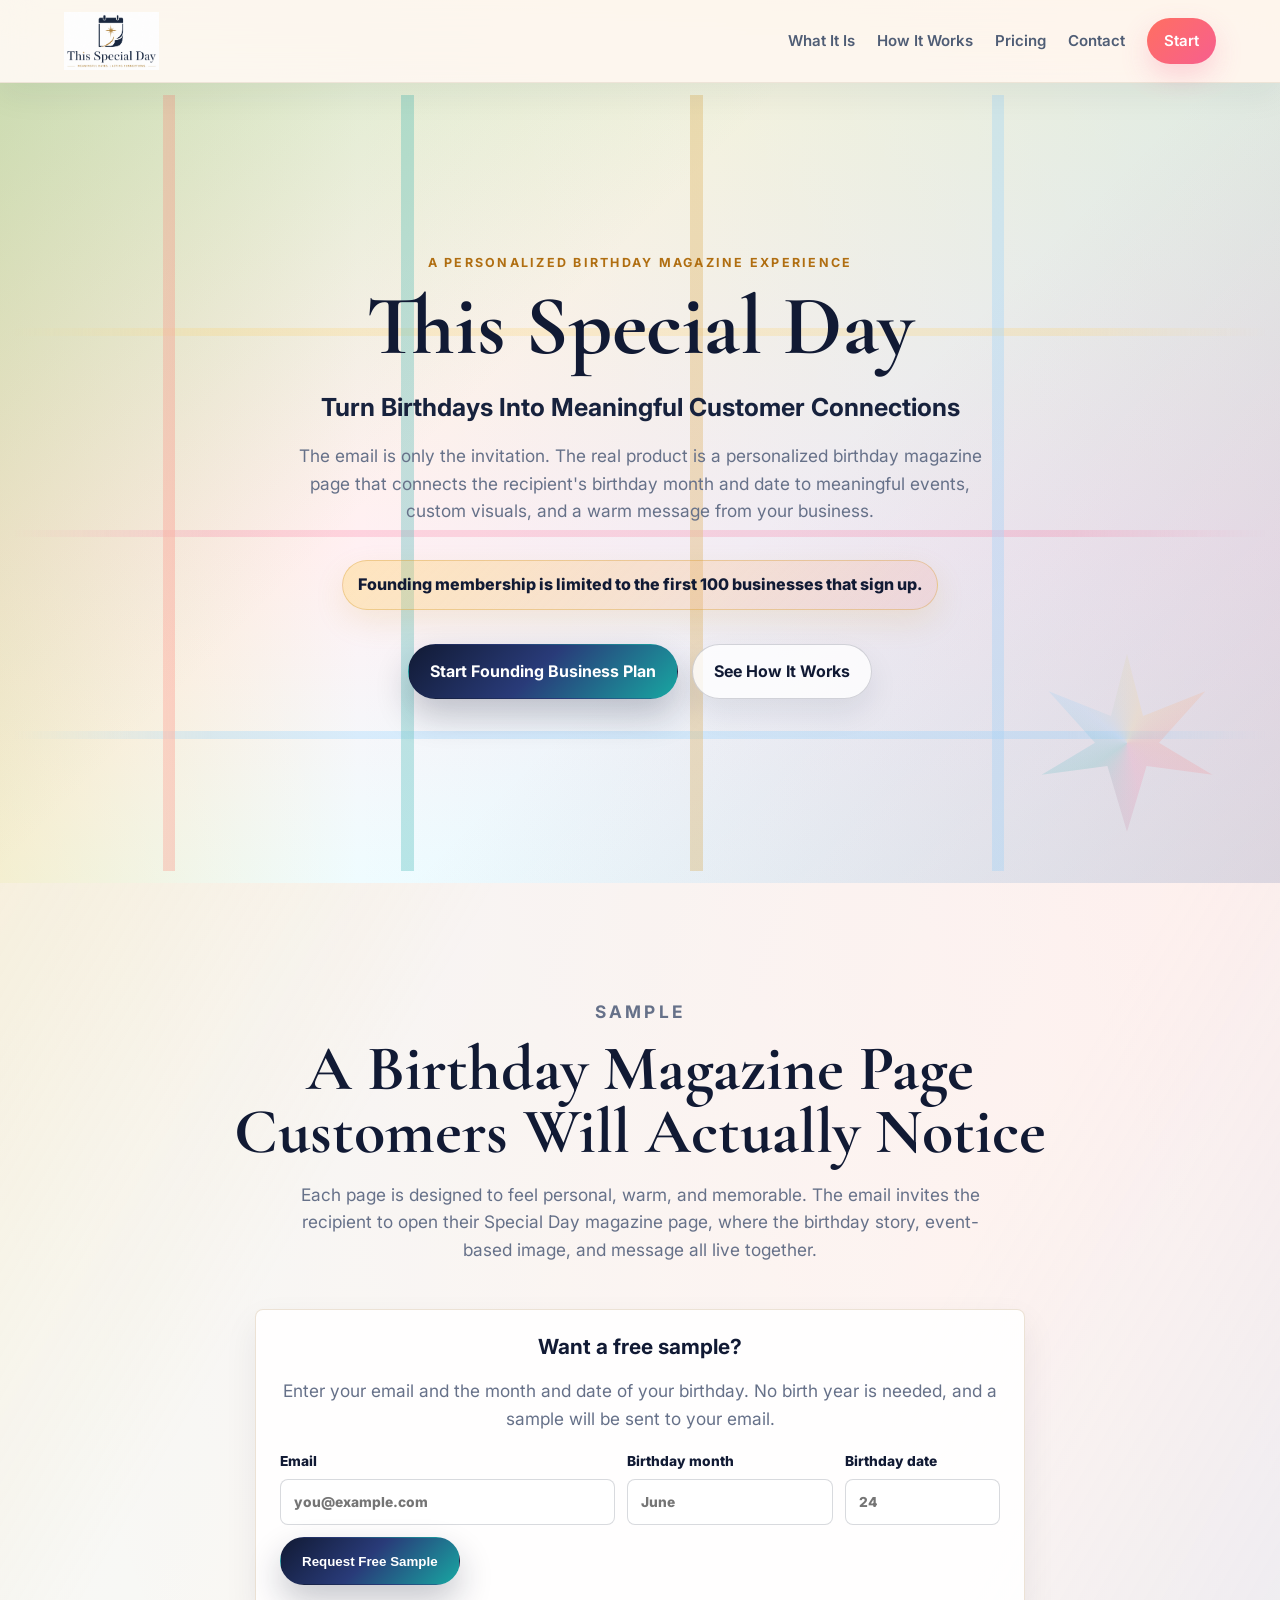
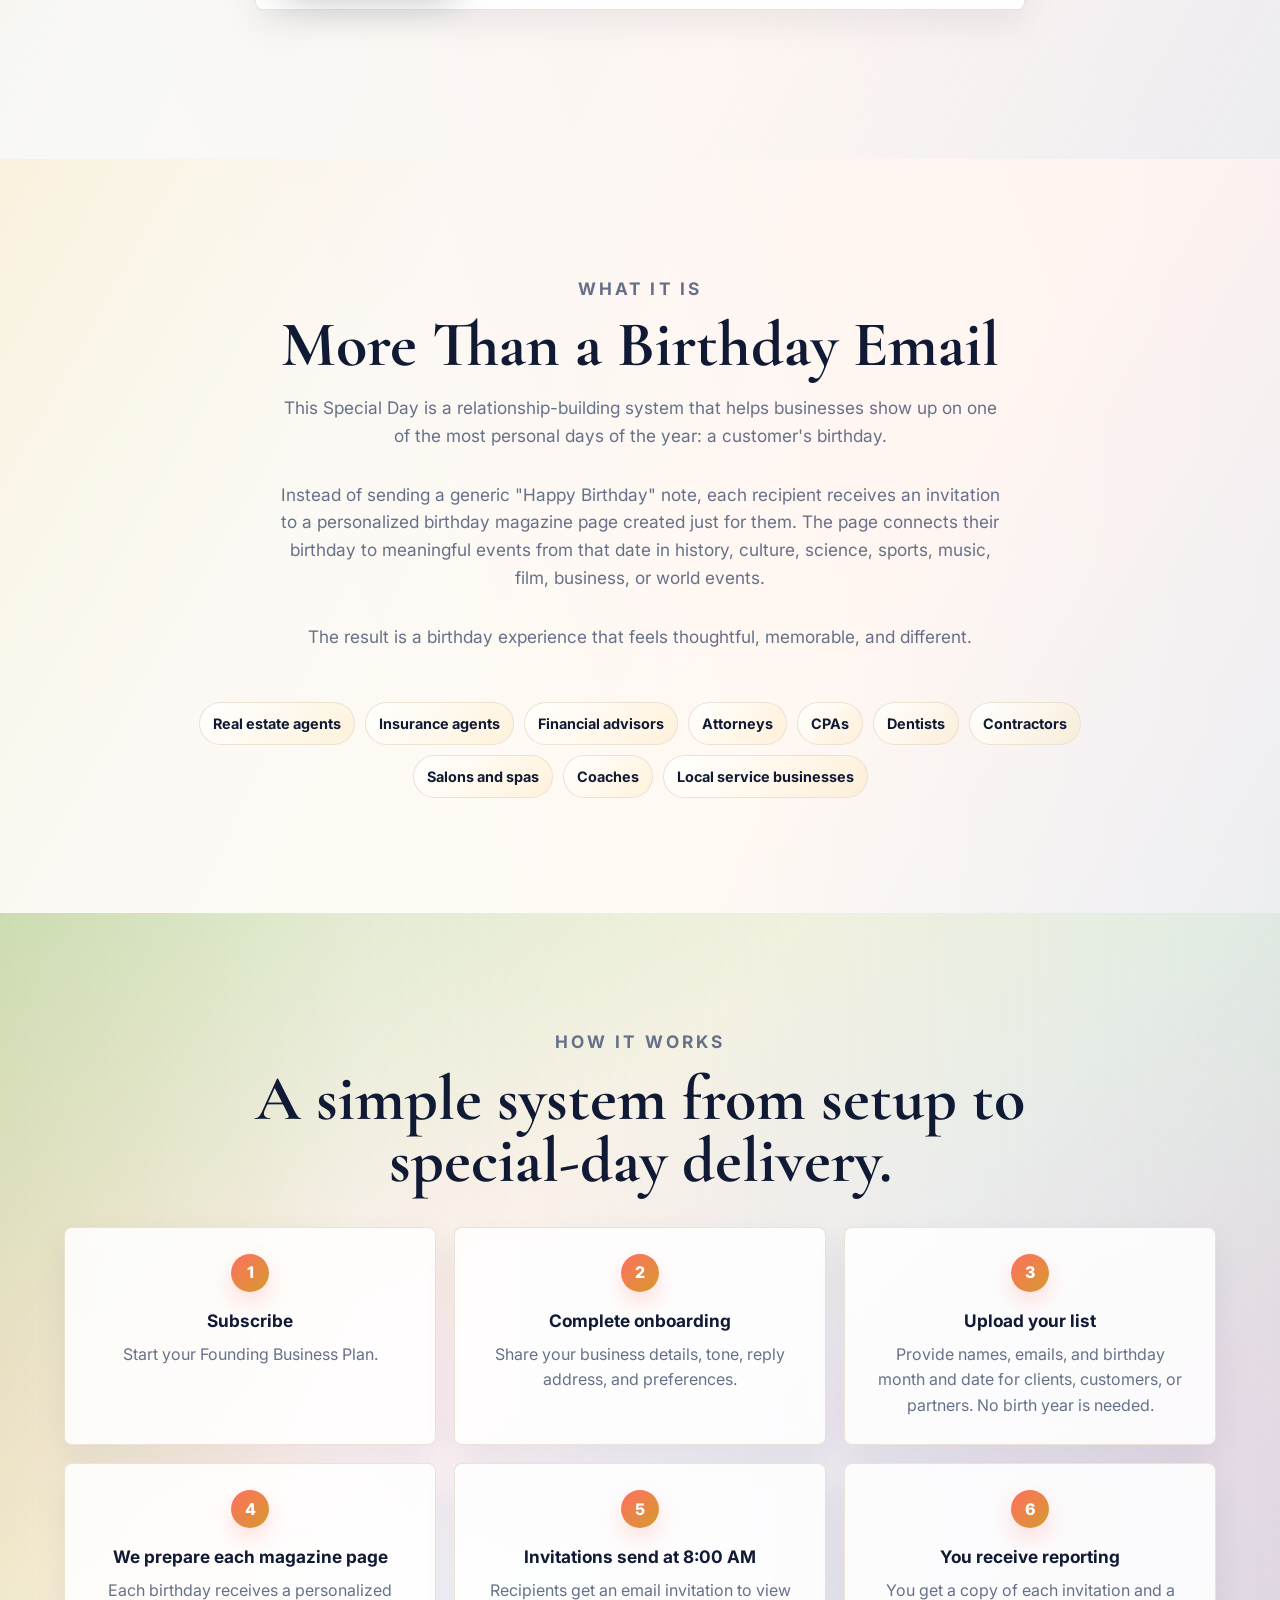
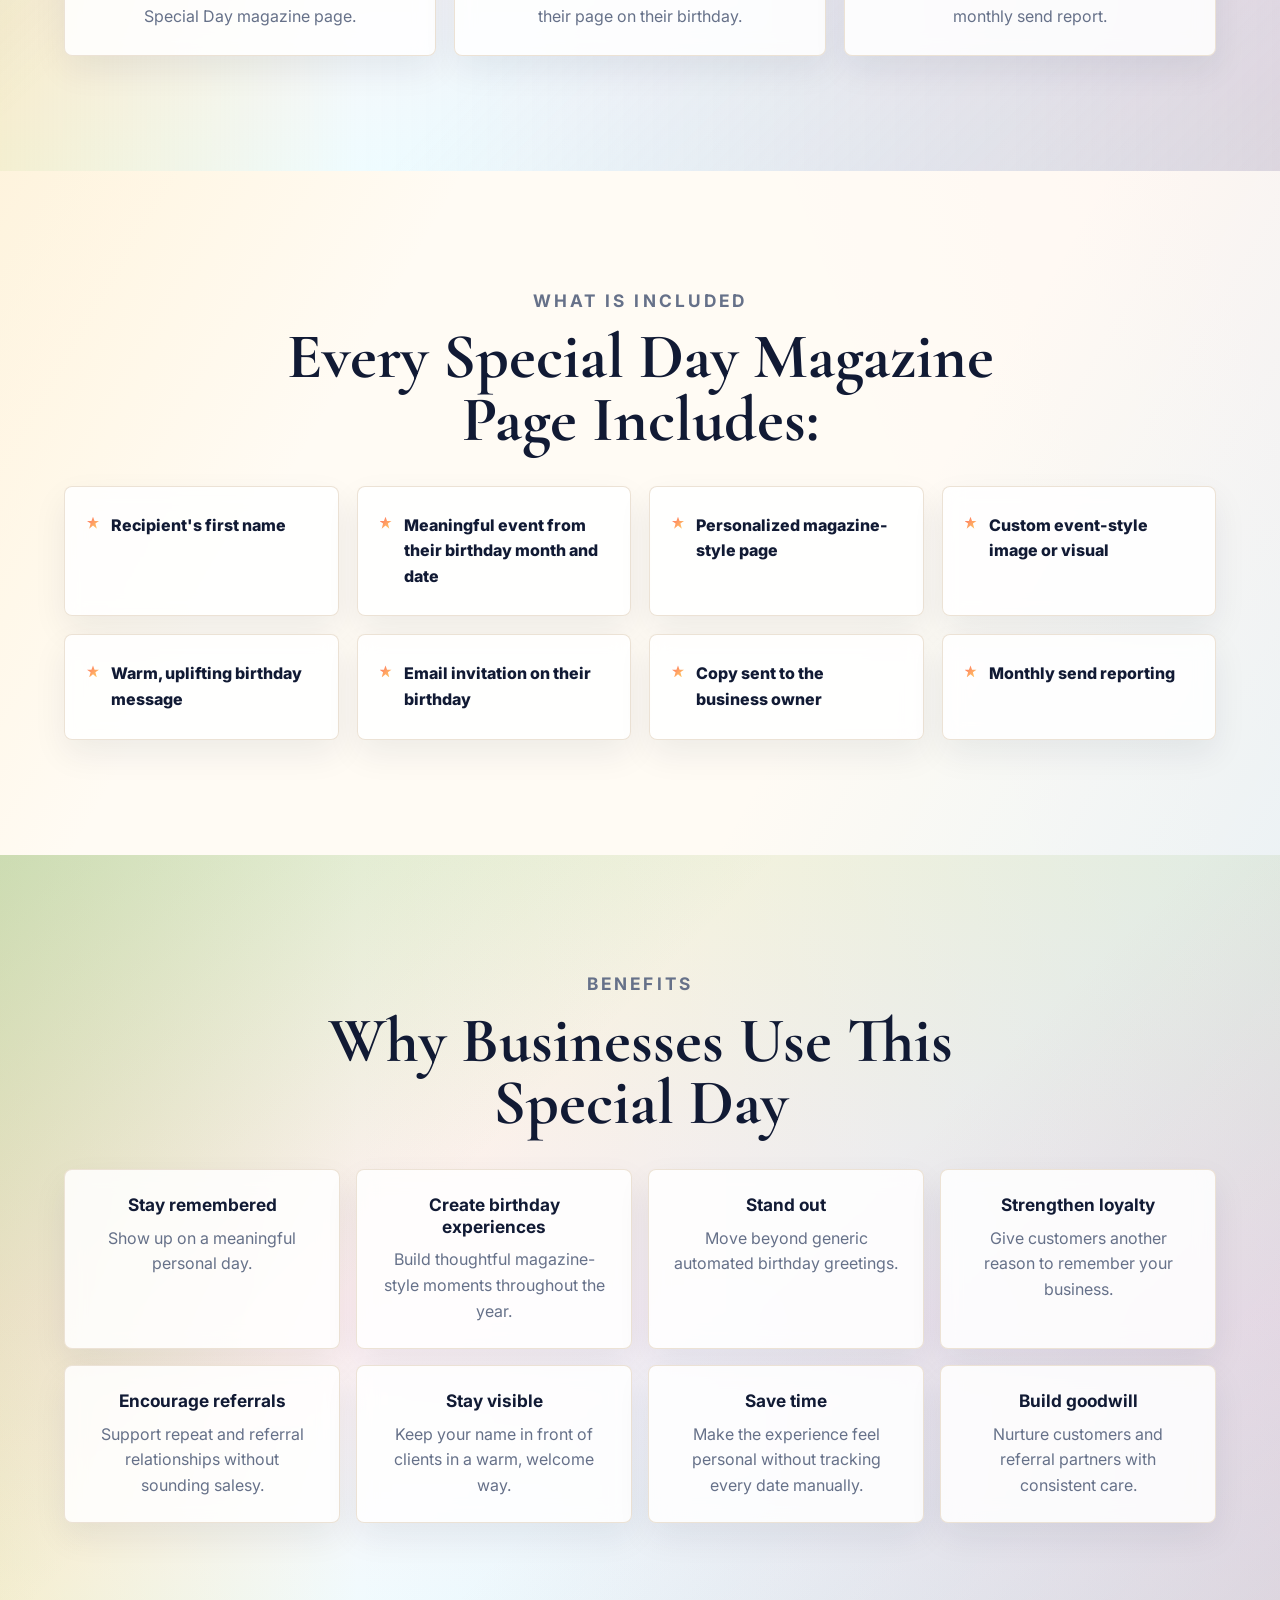
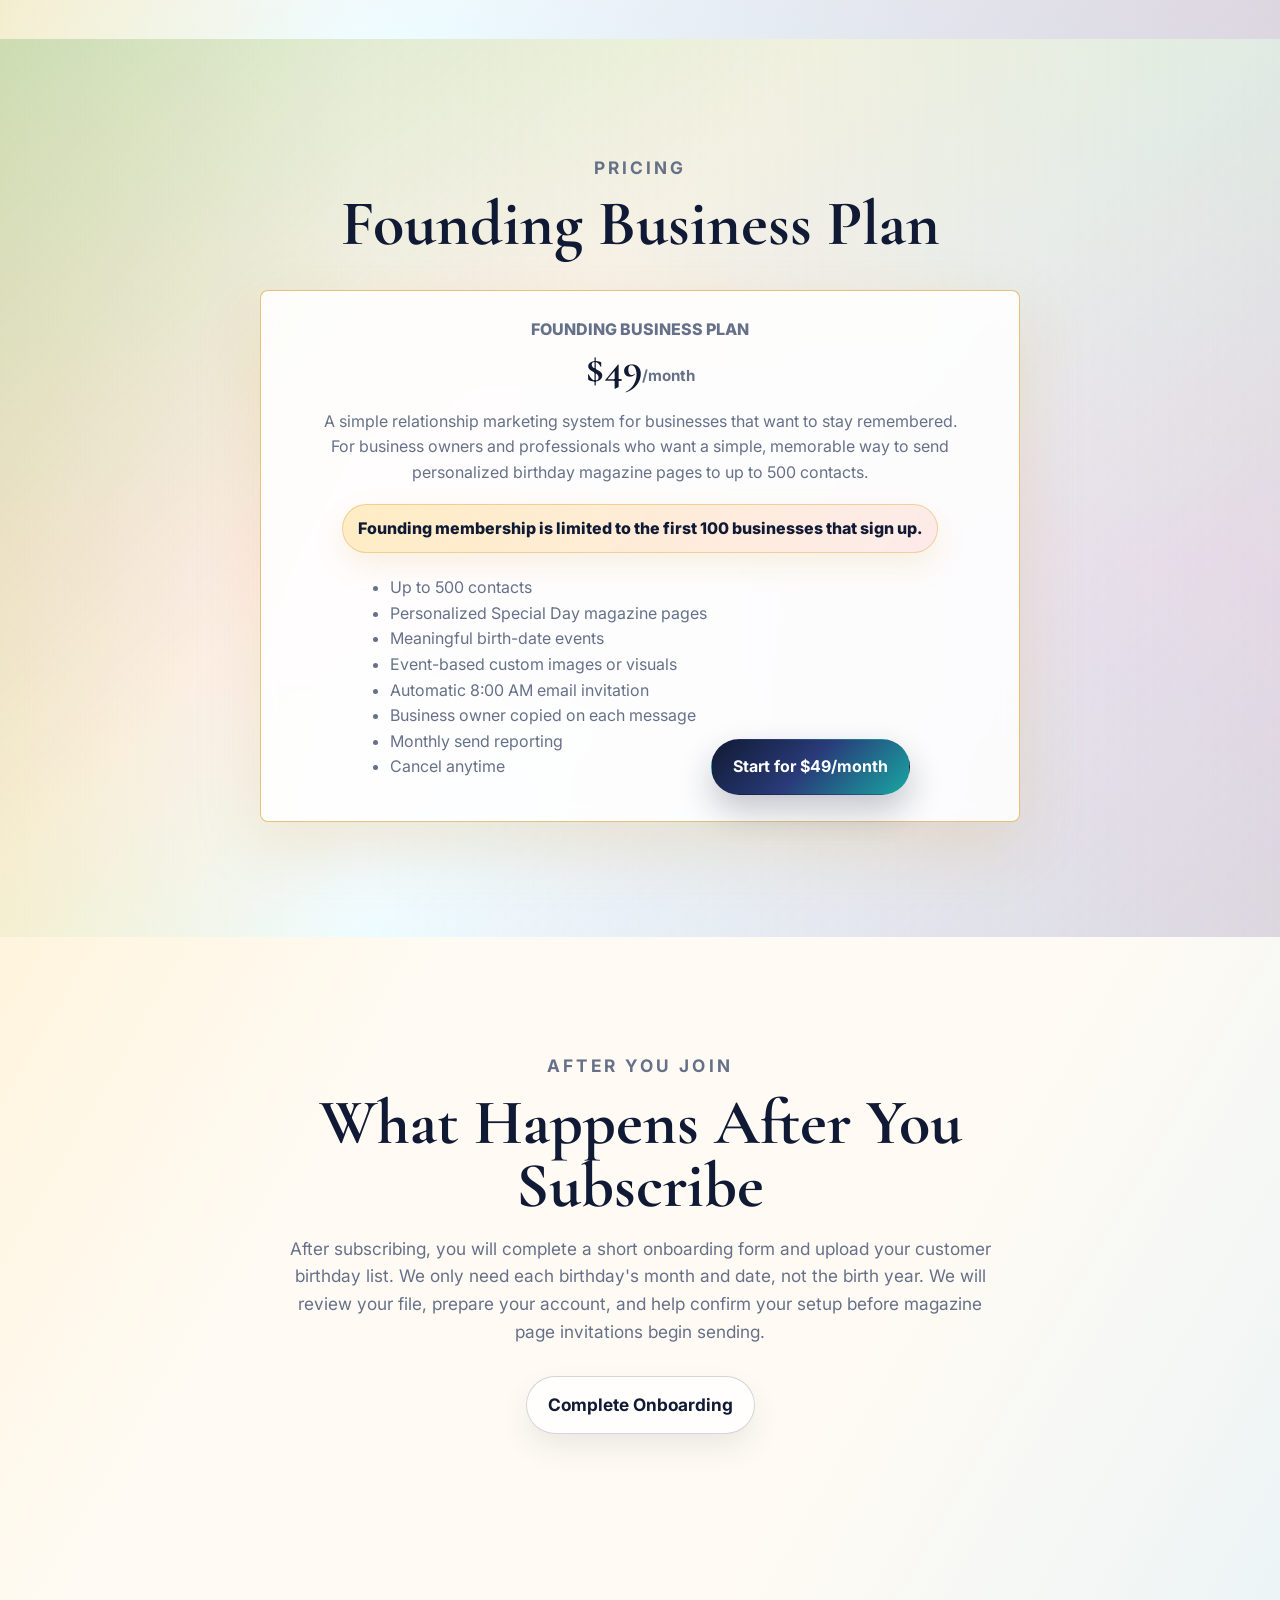
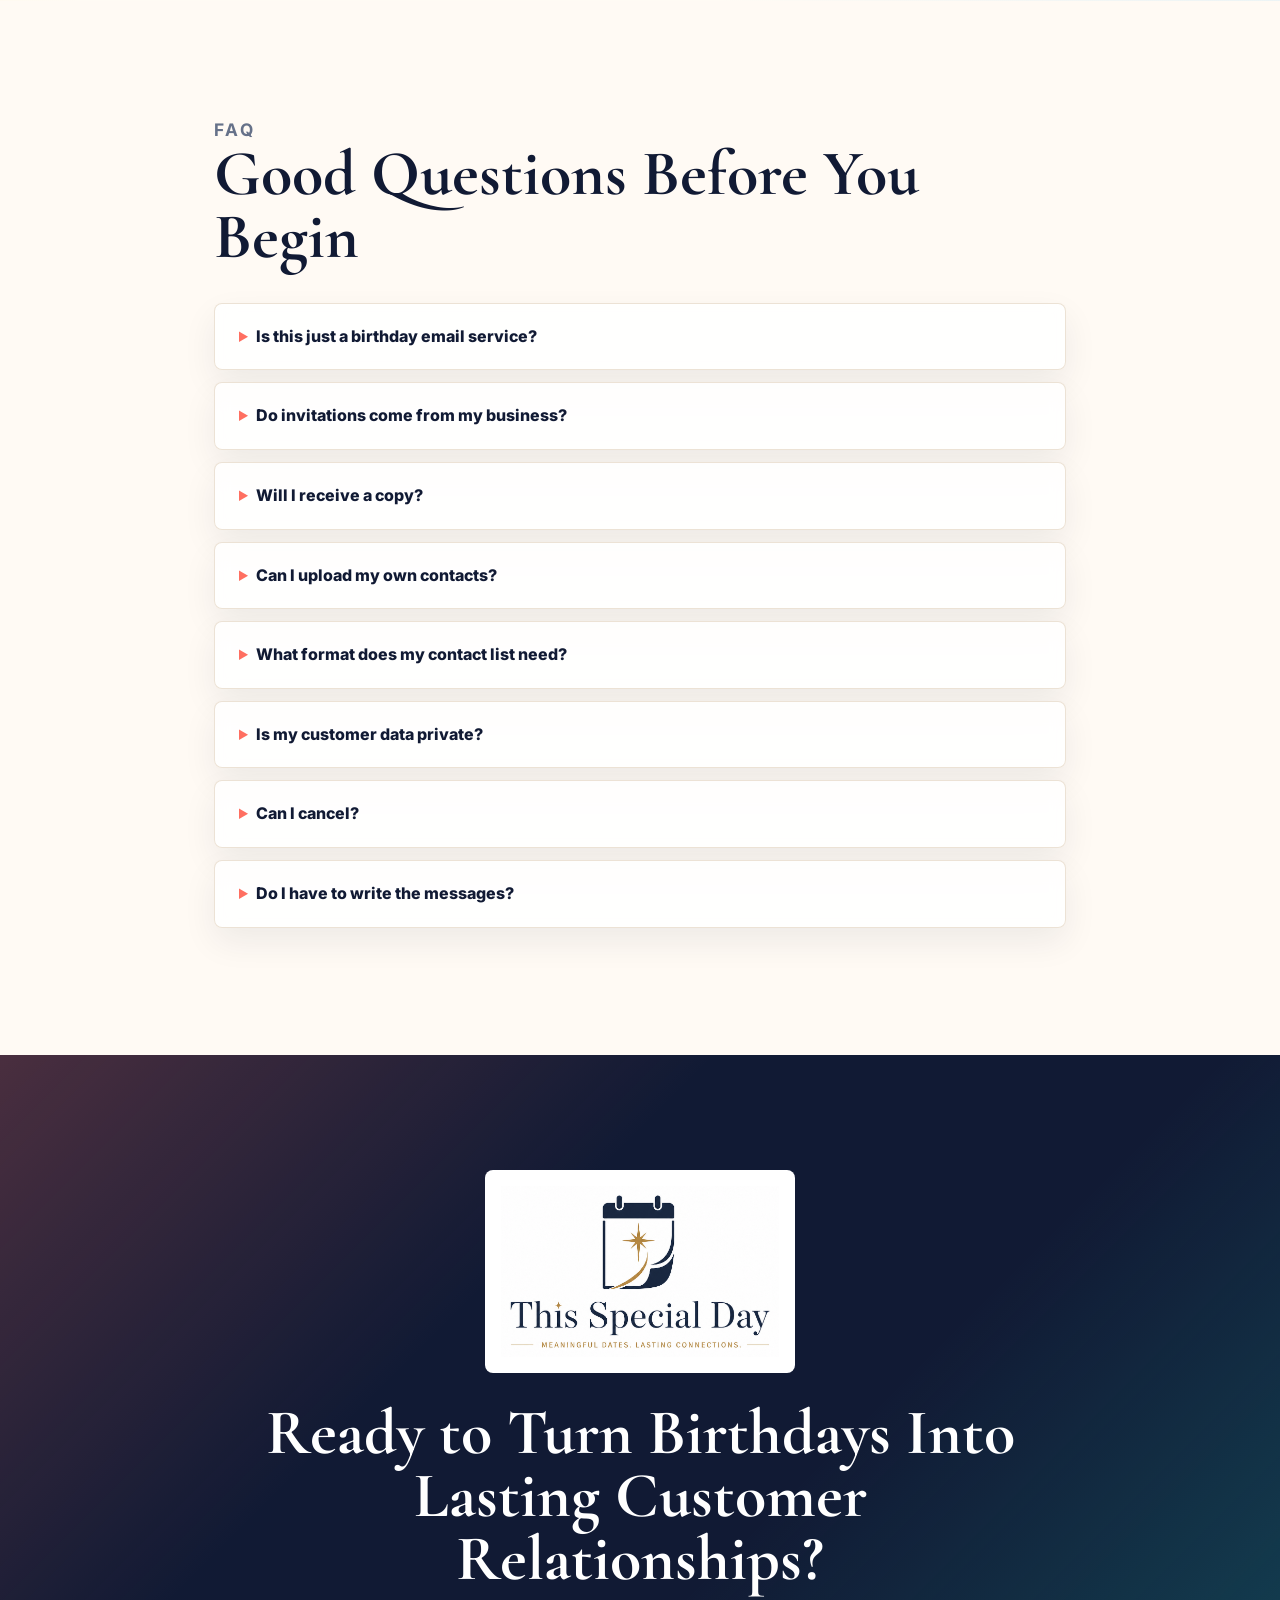
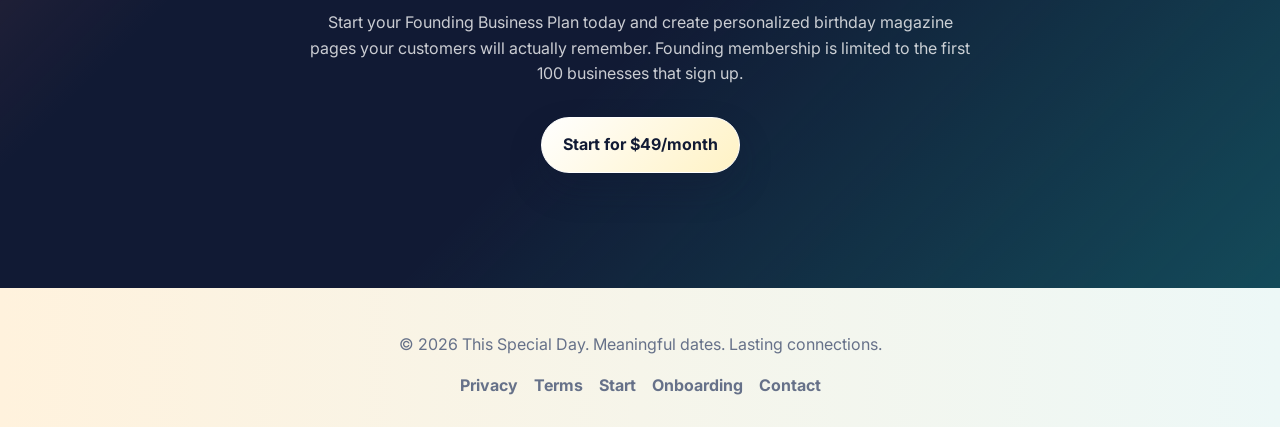
==== index.html @ fd79a734 "Add files via upload" ====
<!doctype html>
<html lang="en">
  <head>
    <meta charset="utf-8">
    <meta name="viewport" content="width=device-width, initial-scale=1">
    <title>This Special Day | Personalized Birthday Magazine Pages</title>
    <meta
      name="description"
      content="This Special Day helps businesses stay remembered with personalized birthday magazine pages for clients, customers, and referral partners."
    >
    <link rel="preconnect" href="https://fonts.googleapis.com">
    <link rel="preconnect" href="https://fonts.gstatic.com" crossorigin>
    <link
      href="https://fonts.googleapis.com/css2?family=Cormorant+Garamond:wght@600;700&family=Inter:wght@400;500;600;700&display=swap"
      rel="stylesheet"
    >
    <link rel="stylesheet" href="styles.css">
  </head>
  <body>
    <header class="site-header">
      <a class="brand" href="#top" aria-label="This Special Day home">
        <img src="assets/this-special-day-logo-cropped.png" alt="This Special Day">
      </a>
      <nav class="nav" aria-label="Main navigation">
        <a href="#what">What It Is</a>
        <a href="#how">How It Works</a>
        <a href="#pricing">Pricing</a>
        <a href="contact.html">Contact</a>
        <a class="nav-button" href="https://buy.stripe.com/dRm28q0ENeK246P3Ea08g04">Start</a>
      </nav>
    </header>

    <main id="top">
      <section class="hero section-band">
        <div class="hero-copy">
          <p class="eyebrow">A personalized birthday magazine experience</p>
          <h1>This Special Day</h1>
          <p class="hero-lede">
            Turn Birthdays Into Meaningful Customer Connections
          </p>
          <p class="hero-text">
            The email is only the invitation. The real product is a personalized birthday
            magazine page that connects the recipient's birthday month and date to
            meaningful events, custom visuals, and a warm message from your business.
          </p>
          <p class="founding-note">
            Founding membership is limited to the first 100 businesses that sign up.
          </p>
          <div class="hero-actions">
            <a class="button primary" href="https://buy.stripe.com/dRm28q0ENeK246P3Ea08g04">Start Founding Business Plan</a>
            <a class="button secondary" href="#how">See How It Works</a>
          </div>
        </div>
      </section>

      <section id="sample" class="section sample-section centered-section">
        <div class="section-intro">
          <p class="eyebrow">Sample</p>
          <h2>A Birthday Magazine Page Customers Will Actually Notice</h2>
          <p>
            Each page is designed to feel personal, warm, and memorable. The email invites
            the recipient to open their Special Day magazine page, where the birthday story,
            event-based image, and message all live together.
          </p>
          <div class="sample-request">
            <h3>Want a free sample?</h3>
            <p>
              Enter your email and the month and date of your birthday. No birth year is
              needed, and a sample will be sent to your email.
            </p>
            <form action="mailto:hello@thisspecialday.com" method="post" enctype="text/plain">
              <label>
                Email
                <input type="email" name="email" placeholder="you@example.com" required>
              </label>
              <label>
                Birthday month
                <input type="text" name="birthday_month" placeholder="June" required>
              </label>
              <label>
                Birthday date
                <input type="number" name="birthday_date" min="1" max="31" placeholder="24" required>
              </label>
              <button class="button primary" type="submit">Request Free Sample</button>
            </form>
          </div>
        </div>
      </section>

      <section id="what" class="section centered-section">
        <div class="section-intro">
          <p class="eyebrow">What It Is</p>
          <h2>More Than a Birthday Email</h2>
          <p>
            This Special Day is a relationship-building system that helps businesses show
            up on one of the most personal days of the year: a customer's birthday.
          </p>
          <p>
            Instead of sending a generic "Happy Birthday" note, each recipient receives
            an invitation to a personalized birthday magazine page created just for them.
            The page connects their birthday to meaningful events from that date in
            history, culture, science, sports, music, film, business, or world events.
          </p>
          <p>
            The result is a birthday experience that feels thoughtful, memorable, and different.
          </p>
        </div>
        <div class="audience-strip" aria-label="Business types">
          <span>Real estate agents</span>
          <span>Insurance agents</span>
          <span>Financial advisors</span>
          <span>Attorneys</span>
          <span>CPAs</span>
          <span>Dentists</span>
          <span>Contractors</span>
          <span>Salons and spas</span>
          <span>Coaches</span>
          <span>Local service businesses</span>
        </div>
      </section>

      <section id="how" class="section section-band centered-section">
        <div class="section-intro">
          <p class="eyebrow">How It Works</p>
          <h2>A simple system from setup to special-day delivery.</h2>
        </div>
        <div class="steps steps-six">
          <article>
            <span>1</span>
            <h3>Subscribe</h3>
            <p>Start your Founding Business Plan.</p>
          </article>
          <article>
            <span>2</span>
            <h3>Complete onboarding</h3>
            <p>Share your business details, tone, reply address, and preferences.</p>
          </article>
          <article>
            <span>3</span>
            <h3>Upload your list</h3>
            <p>Provide names, emails, and birthday month and date for clients, customers, or partners. No birth year is needed.</p>
          </article>
          <article>
            <span>4</span>
            <h3>We prepare each magazine page</h3>
            <p>Each birthday receives a personalized Special Day magazine page.</p>
          </article>
          <article>
            <span>5</span>
            <h3>Invitations send at 8:00 AM</h3>
            <p>Recipients get an email invitation to view their page on their birthday.</p>
          </article>
          <article>
            <span>6</span>
            <h3>You receive reporting</h3>
            <p>You get a copy of each invitation and a monthly send report.</p>
          </article>
        </div>
      </section>

      <section id="includes" class="section centered-section">
        <div class="section-intro">
          <p class="eyebrow">What Is Included</p>
          <h2>Every Special Day Magazine Page Includes:</h2>
        </div>
        <div class="include-grid">
          <div>Recipient's first name</div>
          <div>Meaningful event from their birthday month and date</div>
          <div>Personalized magazine-style page</div>
          <div>Custom event-style image or visual</div>
          <div>Warm, uplifting birthday message</div>
          <div>Email invitation on their birthday</div>
          <div>Copy sent to the business owner</div>
          <div>Monthly send reporting</div>
        </div>
      </section>

      <section id="benefits" class="section section-band centered-section">
        <div class="section-intro">
          <p class="eyebrow">Benefits</p>
          <h2>Why Businesses Use This Special Day</h2>
        </div>
        <div class="benefits-list">
          <div>
            <h3>Stay remembered</h3>
            <p>Show up on a meaningful personal day.</p>
          </div>
          <div>
            <h3>Create birthday experiences</h3>
            <p>Build thoughtful magazine-style moments throughout the year.</p>
          </div>
          <div>
            <h3>Stand out</h3>
            <p>Move beyond generic automated birthday greetings.</p>
          </div>
          <div>
            <h3>Strengthen loyalty</h3>
            <p>Give customers another reason to remember your business.</p>
          </div>
          <div>
            <h3>Encourage referrals</h3>
            <p>Support repeat and referral relationships without sounding salesy.</p>
          </div>
          <div>
            <h3>Stay visible</h3>
            <p>Keep your name in front of clients in a warm, welcome way.</p>
          </div>
          <div>
            <h3>Save time</h3>
            <p>Make the experience feel personal without tracking every date manually.</p>
          </div>
          <div>
            <h3>Build goodwill</h3>
            <p>Nurture customers and referral partners with consistent care.</p>
          </div>
        </div>
      </section>

      <section id="pricing" class="section pricing section-band centered-section">
        <div class="section-intro">
          <p class="eyebrow">Pricing</p>
          <h2>Founding Business Plan</h2>
        </div>
        <div class="single-price">
          <article class="price-card featured">
            <p class="plan">Founding Business Plan</p>
            <h3>$49<span>/month</span></h3>
            <p class="price-summary">
              A simple relationship marketing system for businesses that want to stay remembered.
            </p>
            <p>
              For business owners and professionals who want a simple, memorable way to
              send personalized birthday magazine pages to up to 500 contacts.
            </p>
            <p class="price-note">
              Founding membership is limited to the first 100 businesses that sign up.
            </p>
            <ul>
              <li>Up to 500 contacts</li>
              <li>Personalized Special Day magazine pages</li>
              <li>Meaningful birth-date events</li>
              <li>Event-based custom images or visuals</li>
              <li>Automatic 8:00 AM email invitation</li>
              <li>Business owner copied on each message</li>
              <li>Monthly send reporting</li>
              <li>Cancel anytime</li>
            </ul>
            <a class="button primary price-button" href="https://buy.stripe.com/dRm28q0ENeK246P3Ea08g04">Start for $49/month</a>
          </article>
        </div>
      </section>

      <section id="after" class="section centered-section">
        <div class="section-intro">
          <p class="eyebrow">After You Join</p>
          <h2>What Happens After You Subscribe</h2>
          <p>
            After subscribing, you will complete a short onboarding form and upload your
            customer birthday list. We only need each birthday's month and date, not the
            birth year. We will review your file, prepare your account, and help confirm
            your setup before magazine page invitations begin sending.
          </p>
          <p class="hero-actions">
            <a class="button secondary" href="https://form.jotform.com/261887067555067">Complete Onboarding</a>
          </p>
        </div>
      </section>

      <section id="faq" class="section faq">
        <div class="section-intro">
          <p class="eyebrow">FAQ</p>
          <h2>Good Questions Before You Begin</h2>
        </div>
        <details>
          <summary>Is this just a birthday email service?</summary>
          <p>No. The email is only the invitation. This Special Day creates personalized birthday magazine pages designed to help your business stay remembered.</p>
        </details>
        <details>
          <summary>Do invitations come from my business?</summary>
          <p>Email invitations are sent through This Special Day with your business or personal name displayed. Replies go back to your preferred email address.</p>
        </details>
        <details>
          <summary>Will I receive a copy?</summary>
          <p>Yes. You receive a copy of each invitation sent and a send report.</p>
        </details>
        <details>
          <summary>Can I upload my own contacts?</summary>
          <p>Yes. You upload a CSV or Excel contact list with names, emails, and birthdays.</p>
        </details>
        <details>
          <summary>What format does my contact list need?</summary>
          <p>Your list does not need to be in a perfect order. As long as it includes first name, email address, birthday month, and birthday day, we can organize the needed information. No birth year is needed.</p>
        </details>
        <details>
          <summary>Is my customer data private?</summary>
          <p>Yes. Your contact list is used only to prepare and send Special Day magazine page invitations for your account.</p>
        </details>
        <details>
          <summary>Can I cancel?</summary>
          <p>Yes. You can cancel your subscription anytime.</p>
        </details>
        <details>
          <summary>Do I have to write the messages?</summary>
          <p>No. This Special Day creates the magazine page, event connection, image or visual, and birthday message for you.</p>
        </details>
      </section>

      <section id="start" class="start-section">
        <img src="assets/this-special-day-logo-cropped.png" alt="This Special Day">
        <h2>Ready to Turn Birthdays Into Lasting Customer Relationships?</h2>
        <p>
          Start your Founding Business Plan today and create personalized birthday magazine
          pages your customers will actually remember. Founding membership is limited to
          the first 100 businesses that sign up.
        </p>
        <a class="button primary" href="https://buy.stripe.com/dRm28q0ENeK246P3Ea08g04">Start for $49/month</a>
      </section>
    </main>

    <footer>
      <p>&copy; 2026 This Special Day. Meaningful dates. Lasting connections.</p>
      <p class="footer-links">
        <a href="privacy.html">Privacy</a>
        <a href="terms.html">Terms</a>
        <a href="start.html">Start</a>
        <a href="https://form.jotform.com/261887067555067">Onboarding</a>
        <a href="contact.html">Contact</a>
      </p>
    </footer>
  </body>
</html>
---- styles.css ----
:root {
  --ink: #111a34;
  --muted: #667189;
  --gold: #d59b2d;
  --coral: #ff6f61;
  --teal: #18a7a2;
  --rose: #f75f8f;
  --sun: #ffd166;
  --sky: #7cc9ff;
  --mint: #dff8ef;
  --mist: #f7f8fb;
  --paper: #fffaf4;
  --line: #eadfd1;
  --shadow: 0 24px 70px rgba(17, 26, 52, 0.14);
  --shadow-strong: 0 32px 90px rgba(17, 26, 52, 0.22);
}

* {
  box-sizing: border-box;
}

html {
  scroll-behavior: smooth;
}

body {
  margin: 0;
  color: var(--ink);
  background:
    linear-gradient(180deg, rgba(255, 209, 102, 0.24), transparent 340px),
    linear-gradient(115deg, rgba(124, 201, 255, 0.2), transparent 34%),
    linear-gradient(250deg, rgba(247, 95, 143, 0.16), transparent 40%),
    var(--paper);
  font-family: "Inter", Arial, sans-serif;
  line-height: 1.6;
}

a {
  color: inherit;
  text-decoration: none;
}

.site-header {
  position: sticky;
  top: 0;
  z-index: 10;
  display: flex;
  align-items: center;
  justify-content: space-between;
  gap: 24px;
  padding: 12px clamp(20px, 5vw, 72px);
  background: rgba(255, 250, 244, 0.82);
  border-bottom: 1px solid rgba(234, 223, 209, 0.78);
  backdrop-filter: blur(18px);
  box-shadow: 0 12px 34px rgba(17, 26, 52, 0.06);
}

.brand img {
  display: block;
  width: auto;
  height: 58px;
  max-width: 178px;
}

.nav {
  display: flex;
  align-items: center;
  gap: 22px;
  color: #4f5d75;
  font-size: 0.94rem;
  font-weight: 600;
}

.nav a:hover {
  color: var(--coral);
}

.nav-button {
  padding: 11px 17px;
  color: white;
  background: linear-gradient(135deg, var(--coral), var(--rose));
  border-radius: 999px;
  box-shadow: 0 12px 28px rgba(247, 95, 143, 0.24);
}

.section,
.hero,
.start-section {
  padding: clamp(68px, 9vw, 116px) clamp(20px, 5vw, 72px);
}

.section-band {
  background:
    linear-gradient(135deg, rgba(24, 167, 162, 0.22), transparent 38%),
    linear-gradient(315deg, rgba(255, 111, 97, 0.2), transparent 42%),
    linear-gradient(90deg, rgba(255, 209, 102, 0.3), transparent 28%, rgba(124, 201, 255, 0.24)),
    linear-gradient(180deg, #fff6da, #fff0f3 58%, #effcff);
}

.hero {
  position: relative;
  display: grid;
  grid-template-columns: minmax(0, 960px);
  align-items: center;
  justify-content: center;
  gap: clamp(42px, 6vw, 76px);
  min-height: calc(100vh - 100px);
  padding-top: clamp(34px, 5vw, 58px);
  padding-bottom: clamp(42px, 6vw, 72px);
  overflow: hidden;
}

.hero::before,
.hero::after {
  content: "";
  position: absolute;
  pointer-events: none;
}

.hero::before {
  inset: 12px;
  opacity: 0.54;
  background:
    linear-gradient(90deg, transparent 0 12%, rgba(255, 111, 97, 0.58) 12% 13%, transparent 13% 31%, rgba(24, 167, 162, 0.48) 31% 32%, transparent 32% 54%, rgba(213, 155, 45, 0.5) 54% 55%, transparent 55% 78%, rgba(124, 201, 255, 0.44) 78% 79%, transparent 79%),
    linear-gradient(0deg, transparent 0 17%, rgba(124, 201, 255, 0.46) 17% 18%, transparent 18% 43%, rgba(247, 95, 143, 0.38) 43% 44%, transparent 44% 69%, rgba(255, 209, 102, 0.44) 69% 70%, transparent 70%);
  mask-image: linear-gradient(90deg, transparent, #000 16%, #000 84%, transparent);
}

.hero::after {
  right: clamp(16px, 5vw, 76px);
  bottom: clamp(16px, 4vw, 54px);
  width: 178px;
  height: 178px;
  background:
    conic-gradient(from 20deg, var(--sun), var(--coral), var(--rose), var(--teal), var(--sky), var(--sun));
  clip-path: polygon(50% 0, 59% 35%, 94% 21%, 68% 50%, 98% 68%, 61% 63%, 50% 100%, 39% 63%, 2% 68%, 32% 50%, 6% 21%, 41% 35%);
  opacity: 0.16;
}

.hero-copy {
  position: relative;
  z-index: 1;
  display: grid;
  justify-items: center;
  text-align: center;
}

.eyebrow {
  margin: 0 0 12px;
  color: #b06e11;
  font-size: 0.78rem;
  font-weight: 700;
  letter-spacing: 0.18em;
  text-transform: uppercase;
}

h1,
h2,
h3,
p {
  overflow-wrap: anywhere;
}

h1,
h2 {
  margin: 0;
  font-family: "Cormorant Garamond", Georgia, serif;
  font-weight: 700;
  line-height: 0.98;
}

h1 {
  max-width: 920px;
  font-size: clamp(3.35rem, 6.6vw, 6.2rem);
  letter-spacing: 0;
}

h2 {
  max-width: 820px;
  font-size: clamp(2.25rem, 5vw, 4.4rem);
}

h3 {
  margin: 0 0 10px;
  font-size: 1.08rem;
  line-height: 1.25;
}

.hero-lede,
.hero-text,
.section-intro p {
  max-width: 720px;
}

.hero-lede {
  margin: 24px 0 0;
  color: #17223d;
  font-size: clamp(1.18rem, 2vw, 1.55rem);
  font-weight: 700;
  line-height: 1.35;
}

.hero-text,
.section-intro p {
  color: var(--muted);
  font-size: 1.08rem;
}

.founding-note,
.price-note {
  display: inline-flex;
  max-width: 720px;
  margin: 18px 0 0;
  padding: 11px 15px;
  color: var(--ink);
  background: linear-gradient(135deg, rgba(255, 209, 102, 0.38), rgba(255, 111, 97, 0.12));
  border: 1px solid rgba(213, 155, 45, 0.36);
  border-radius: 999px;
  font-weight: 800;
  box-shadow: 0 12px 30px rgba(213, 155, 45, 0.14);
}

.price-note {
  margin-top: 18px;
}

.price-card .price-note {
  color: var(--ink);
  margin-top: 18px;
}

.hero-actions {
  display: flex;
  flex-wrap: wrap;
  justify-content: center;
  gap: 14px;
  margin-top: 34px;
}

.button {
  display: inline-flex;
  align-items: center;
  justify-content: center;
  min-height: 48px;
  padding: 14px 21px;
  border: 1px solid var(--ink);
  border-radius: 999px;
  font-weight: 700;
  transition: transform 160ms ease, box-shadow 160ms ease, border-color 160ms ease;
}

.button:hover {
  transform: translateY(-2px);
}

.button.primary {
  color: white;
  background: linear-gradient(135deg, var(--ink), #293b79 48%, var(--teal));
  border-color: transparent;
  box-shadow: 0 16px 34px rgba(17, 26, 52, 0.24);
}

.button.secondary {
  color: var(--ink);
  background: rgba(255, 255, 255, 0.78);
  border-color: rgba(17, 26, 52, 0.18);
  box-shadow: 0 14px 30px rgba(17, 26, 52, 0.08);
}

.mini-calendar {
  position: relative;
  z-index: 1;
  max-width: 220px;
  margin: 12px auto 22px;
  overflow: hidden;
  text-align: center;
  background: #fffaf0;
  border: 1px solid var(--line);
  border-radius: 8px;
}

.calendar-top {
  height: 48px;
  background: var(--ink);
}

.calendar-date {
  padding-top: 22px;
  font-family: "Cormorant Garamond", Georgia, serif;
  font-size: 4.8rem;
  font-weight: 700;
  line-height: 0.9;
}

.calendar-label {
  padding: 10px 18px 22px;
  color: var(--gold);
  font-size: 0.8rem;
  font-weight: 700;
  letter-spacing: 0.18em;
  text-transform: uppercase;
}

.message-card {
  position: relative;
  z-index: 1;
  max-width: 330px;
  margin: 0 auto;
  padding: 22px;
  color: var(--muted);
  background: var(--mist);
  border-radius: 8px;
}

.message-card p {
  margin: 0;
}

.message-card p + p {
  margin-top: 10px;
}

.status-dot {
  display: inline-block;
  width: 10px;
  height: 10px;
  margin-right: 8px;
  background: var(--teal);
  border-radius: 50%;
}

.message-title {
  display: inline;
  color: var(--ink);
  font-weight: 800;
}

.sparkline {
  position: relative;
  z-index: 1;
  display: flex;
  align-items: end;
  justify-content: center;
  gap: 9px;
  margin-top: 28px;
  height: 58px;
}

.sparkline span {
  width: 24px;
  background: linear-gradient(180deg, var(--coral), var(--gold));
  border-radius: 999px 999px 0 0;
}

.sparkline span:nth-child(1) { height: 28px; }
.sparkline span:nth-child(2) { height: 38px; }
.sparkline span:nth-child(3) { height: 52px; }
.sparkline span:nth-child(4) { height: 32px; }
.sparkline span:nth-child(5) { height: 46px; }

.section-intro {
  margin-bottom: 34px;
}

.centered-section .section-intro {
  display: grid;
  justify-items: center;
  max-width: 900px;
  margin-right: auto;
  margin-left: auto;
  text-align: center;
}

.centered-section .section-intro h2,
.centered-section .section-intro p {
  margin-right: auto;
  margin-left: auto;
}

.feature-grid,
.steps,
.pricing-grid,
.include-grid {
  display: grid;
  grid-template-columns: repeat(3, minmax(0, 1fr));
  gap: 18px;
}

.feature-grid article,
.steps article,
.price-card,
.email-preview,
.benefits-list div,
.faq details,
.include-grid div,
.legal-card,
.contact-card {
  background: rgba(255, 255, 255, 0.86);
  border: 1px solid rgba(234, 223, 209, 0.9);
  border-radius: 8px;
  box-shadow: 0 14px 34px rgba(17, 26, 52, 0.07);
  backdrop-filter: blur(10px);
}

.section:not(.section-band):not(.faq) {
  background:
    linear-gradient(120deg, rgba(255, 209, 102, 0.16), transparent 28%),
    linear-gradient(300deg, rgba(124, 201, 255, 0.14), transparent 34%),
    rgba(255, 250, 244, 0.46);
}

.feature-grid article,
.steps article,
.price-card,
.include-grid div {
  padding: 26px;
}

.feature-grid p,
.steps p,
.price-card p,
.benefits-list p,
.faq p,
.legal-card p,
.contact-card p {
  margin: 0;
  color: var(--muted);
}

.section-intro p + p {
  margin-top: 14px;
}

.steps span {
  display: inline-flex;
  align-items: center;
  justify-content: center;
  width: 38px;
  height: 38px;
  margin-bottom: 18px;
  color: white;
  background: linear-gradient(135deg, var(--coral), var(--gold));
  border-radius: 50%;
  font-weight: 800;
  box-shadow: 0 10px 22px rgba(255, 111, 97, 0.22);
}

.steps-six {
  grid-template-columns: repeat(3, minmax(0, 1fr));
}

.centered-section .steps article,
.centered-section .benefits-list div {
  text-align: center;
}

.audience-strip {
  display: flex;
  flex-wrap: wrap;
  justify-content: center;
  gap: 10px;
  max-width: 980px;
  margin-right: auto;
  margin-left: auto;
  text-align: center;
}

.audience-strip span {
  padding: 9px 13px;
  color: var(--ink);
  background: linear-gradient(135deg, white, rgba(255, 209, 102, 0.18));
  border: 1px solid rgba(234, 223, 209, 0.9);
  border-radius: 999px;
  font-size: 0.9rem;
  font-weight: 700;
}

.include-grid {
  grid-template-columns: repeat(4, minmax(0, 1fr));
}

.include-grid div {
  position: relative;
  color: var(--ink);
  font-weight: 800;
  padding-left: 46px;
  text-align: left;
}

.include-grid div::before {
  content: "";
  position: absolute;
  left: 22px;
  top: 30px;
  width: 12px;
  height: 12px;
  background: linear-gradient(135deg, var(--coral), var(--sun));
  clip-path: polygon(50% 0, 63% 35%, 100% 35%, 70% 57%, 82% 100%, 50% 73%, 18% 100%, 30% 57%, 0 35%, 37% 35%);
}

.sample-section {
  display: grid;
  grid-template-columns: minmax(0, 900px);
  justify-content: center;
  text-align: center;
}

.email-preview {
  padding: 0 28px 28px;
  overflow: hidden;
  box-shadow: var(--shadow);
}

.sample-request {
  margin-top: 28px;
  padding: 24px;
  background: rgba(255, 255, 255, 0.88);
  border: 1px solid rgba(234, 223, 209, 0.9);
  border-radius: 8px;
  box-shadow: 0 14px 34px rgba(17, 26, 52, 0.07);
}

.sample-request h3 {
  margin-bottom: 8px;
  font-size: 1.3rem;
}

.sample-request form {
  display: grid;
  grid-template-columns: minmax(180px, 1.3fr) minmax(130px, 0.8fr) minmax(110px, 0.6fr);
  gap: 12px;
  margin-top: 18px;
}

.sample-request label {
  display: grid;
  gap: 7px;
  color: var(--ink);
  font-size: 0.86rem;
  font-weight: 800;
  text-align: left;
}

.sample-request input {
  width: 100%;
  min-height: 46px;
  padding: 11px 13px;
  color: var(--ink);
  background: white;
  border: 1px solid rgba(17, 26, 52, 0.16);
  border-radius: 8px;
  font: inherit;
}

.sample-request button {
  grid-column: 1 / -1;
  justify-self: start;
  cursor: pointer;
}

.email-bar {
  display: flex;
  gap: 8px;
  margin: 0 -28px 28px;
  padding: 16px 22px;
  background: linear-gradient(90deg, var(--ink), #25376d, var(--teal));
}

.email-bar span {
  width: 10px;
  height: 10px;
  background: white;
  border-radius: 50%;
  opacity: 0.72;
}

.email-meta {
  color: #af6e0e;
  font-size: 0.86rem;
  font-weight: 700;
}

.sample-image {
  display: grid;
  min-height: 190px;
  margin-bottom: 24px;
  padding: 28px;
  place-content: center;
  text-align: center;
  color: white;
  background:
    linear-gradient(135deg, rgba(17, 26, 52, 0.88), rgba(24, 167, 162, 0.68)),
    linear-gradient(45deg, var(--coral), var(--rose), var(--sun));
  border-radius: 8px;
  box-shadow: inset 0 0 0 1px rgba(255, 255, 255, 0.24);
}

.sample-image span {
  color: #f2d28b;
  font-weight: 800;
  letter-spacing: 0.14em;
  text-transform: uppercase;
}

.sample-image strong {
  margin-top: 10px;
  font-family: "Cormorant Garamond", Georgia, serif;
  font-size: clamp(2rem, 4vw, 3.2rem);
  line-height: 1;
}

.email-signoff {
  color: var(--ink);
  font-weight: 700;
}

.benefits-list {
  display: grid;
  grid-template-columns: repeat(4, minmax(0, 1fr));
  gap: 16px;
}

.benefits-list div {
  padding: 24px;
}

.plan {
  color: #af6e0e;
  font-weight: 800;
  text-transform: uppercase;
}

.price-card h3 {
  margin-bottom: 14px;
  font-family: "Cormorant Garamond", Georgia, serif;
  font-size: 2.6rem;
}

.price-card h3 span {
  color: var(--muted);
  font-family: "Inter", Arial, sans-serif;
  font-size: 0.95rem;
}

.price-card ul {
  padding-left: 20px;
  margin: 22px 0 0;
  color: var(--muted);
}

.featured {
  border-color: rgba(213, 155, 45, 0.62);
  box-shadow: 0 24px 66px rgba(213, 155, 45, 0.18);
}

.single-price {
  max-width: 760px;
  margin-right: auto;
  margin-left: auto;
}

.pricing.centered-section .price-card {
  text-align: center;
}

.pricing.centered-section .price-card ul {
  display: inline-block;
  text-align: left;
}

.price-button {
  margin-top: 26px;
}

.legal-page,
.contact-page {
  max-width: 980px;
  margin: 0 auto;
}

.legal-card,
.contact-card {
  padding: clamp(26px, 5vw, 44px);
}

.legal-card h2,
.contact-card h2 {
  margin-top: 34px;
  font-size: clamp(1.8rem, 4vw, 2.8rem);
}

.legal-card h2:first-child,
.contact-card h2:first-child {
  margin-top: 0;
}

.legal-card ul,
.contact-card ul {
  color: var(--muted);
}

.faq {
  max-width: 980px;
  margin: 0 auto;
}

.faq details {
  padding: 20px 24px;
  margin-bottom: 12px;
}

.faq summary {
  cursor: pointer;
  font-weight: 800;
}

.faq summary::marker {
  color: var(--coral);
}

.start-section {
  text-align: center;
  background:
    linear-gradient(135deg, rgba(255, 111, 97, 0.24), transparent 34%),
    linear-gradient(315deg, rgba(24, 167, 162, 0.34), transparent 42%),
    var(--ink);
  color: white;
}

.start-section img {
  width: min(310px, 72vw);
  height: auto;
  margin-bottom: 22px;
  padding: 16px;
  background: white;
  border-radius: 8px;
}

.start-section h2 {
  margin: 0 auto;
}

.start-section p {
  max-width: 660px;
  margin: 20px auto 30px;
  color: rgba(255, 255, 255, 0.78);
}

.start-section .button {
  color: var(--ink);
  background: linear-gradient(135deg, white, #fff2c4);
  border-color: white;
}

footer {
  padding: 28px 20px;
  text-align: center;
  color: var(--muted);
  background: linear-gradient(90deg, #fff2dd, #edf8f7);
}

.footer-links {
  display: flex;
  flex-wrap: wrap;
  justify-content: center;
  gap: 16px;
  margin: 10px 0 0;
  font-weight: 700;
}

@media (max-width: 900px) {
  .site-header {
    position: static;
    align-items: flex-start;
    flex-direction: column;
  }

  .nav {
    flex-wrap: wrap;
  }

  .hero,
  .sample-section {
    grid-template-columns: 1fr;
  }

  .hero {
    min-height: auto;
  }

  .feature-grid,
  .steps,
  .pricing-grid,
  .benefits-list,
  .include-grid {
    grid-template-columns: 1fr 1fr;
  }
}

@media (max-width: 620px) {
  .site-header {
    align-items: center;
    flex-direction: row;
    padding: 12px 18px;
  }

  .brand img {
    height: 44px;
    max-width: 148px;
  }

  .nav {
    gap: 0;
    font-size: 0.88rem;
  }

  .nav a:not(.nav-button) {
    display: none;
  }

  .nav-button {
    padding: 9px 14px;
  }

  .section,
  .hero,
  .start-section {
    padding-inline: 18px;
  }

  .hero {
    grid-template-columns: 1fr;
    padding-top: 30px;
    padding-bottom: 30px;
  }

  h1 {
    font-size: 2.35rem;
  }

  .hero-lede,
  .hero-text {
    font-size: 1rem;
  }

  .founding-note {
    display: flex;
    font-size: 0.94rem;
  }

  .hero-actions,
  .button {
    width: 100%;
  }

  .sample-request form {
    grid-template-columns: 1fr;
  }

  .sample-request button {
    justify-self: stretch;
  }

  .hero-lede {
    margin-top: 16px;
  }

  .hero-actions {
    margin-top: 22px;
  }

  .feature-grid,
  .steps,
  .pricing-grid,
  .benefits-list,
  .include-grid {
    grid-template-columns: 1fr;
  }

  .calendar-date {
    font-size: 4.8rem;
  }
}
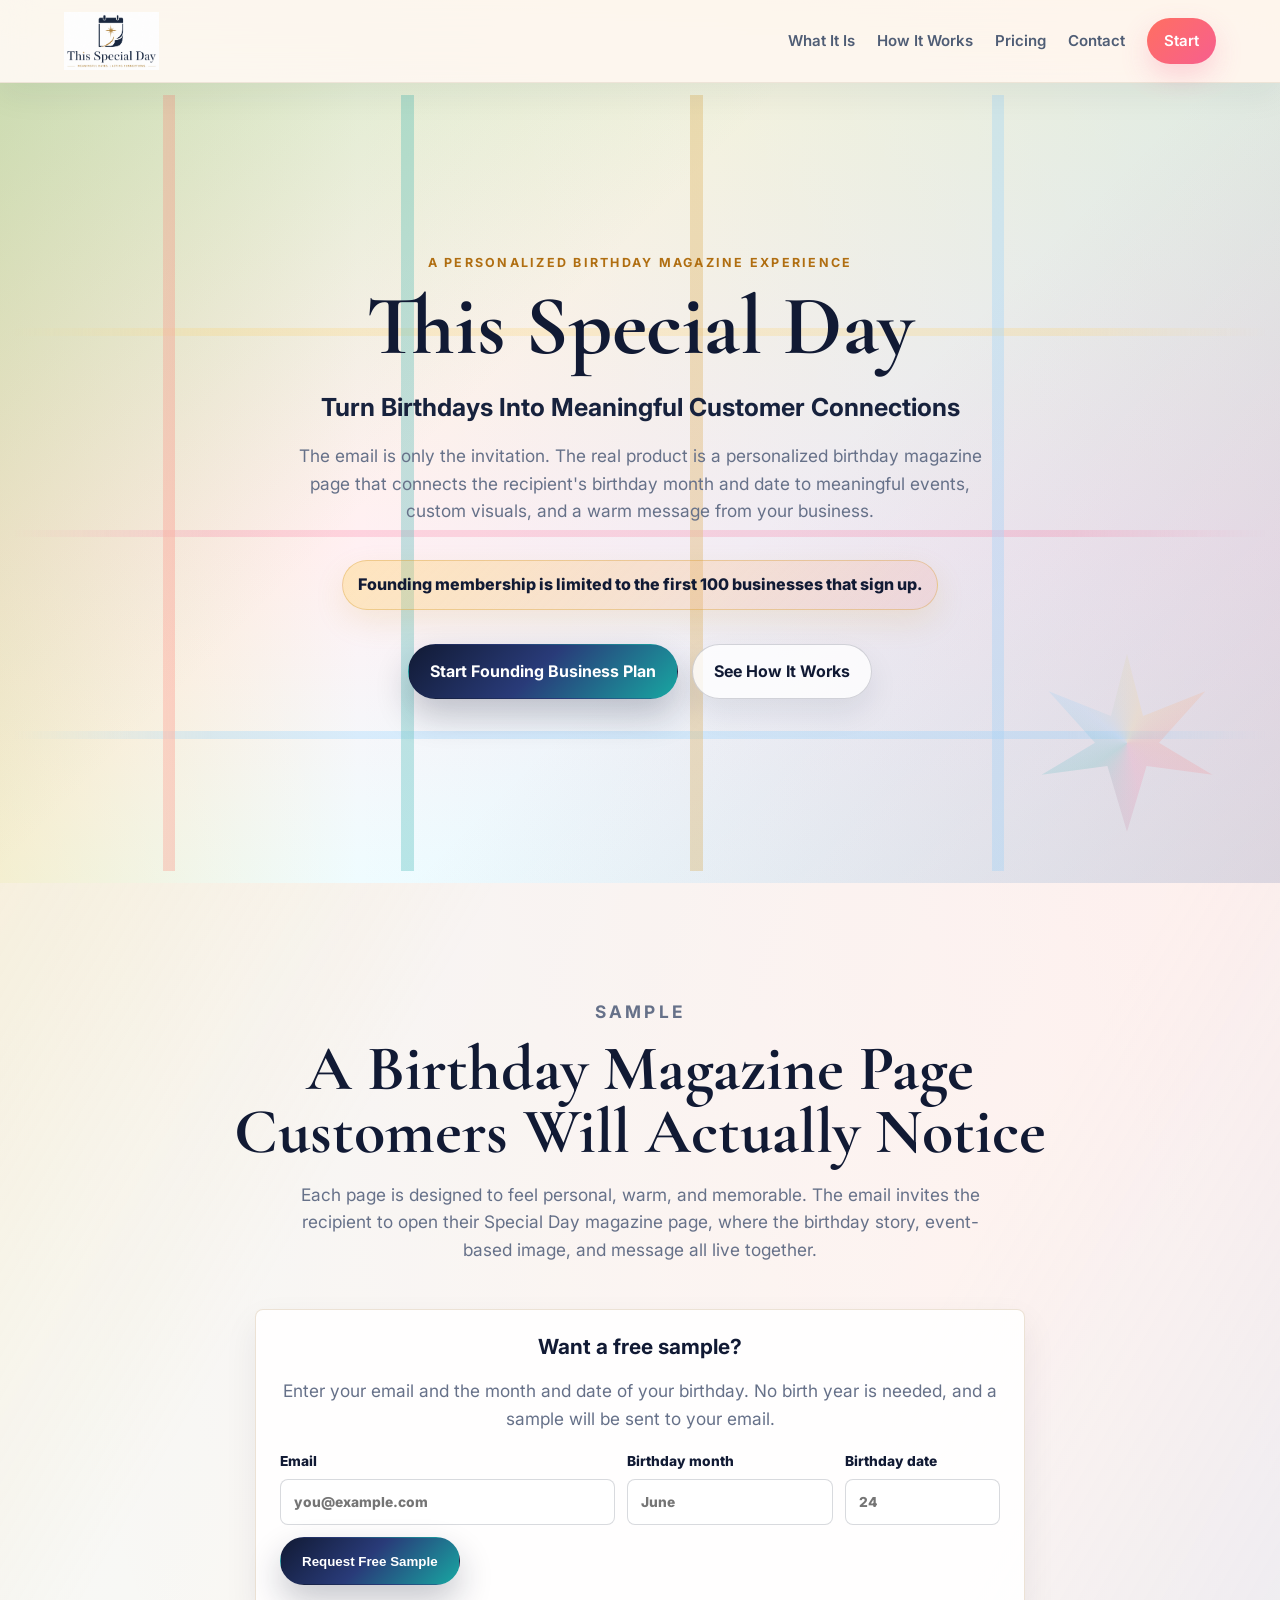
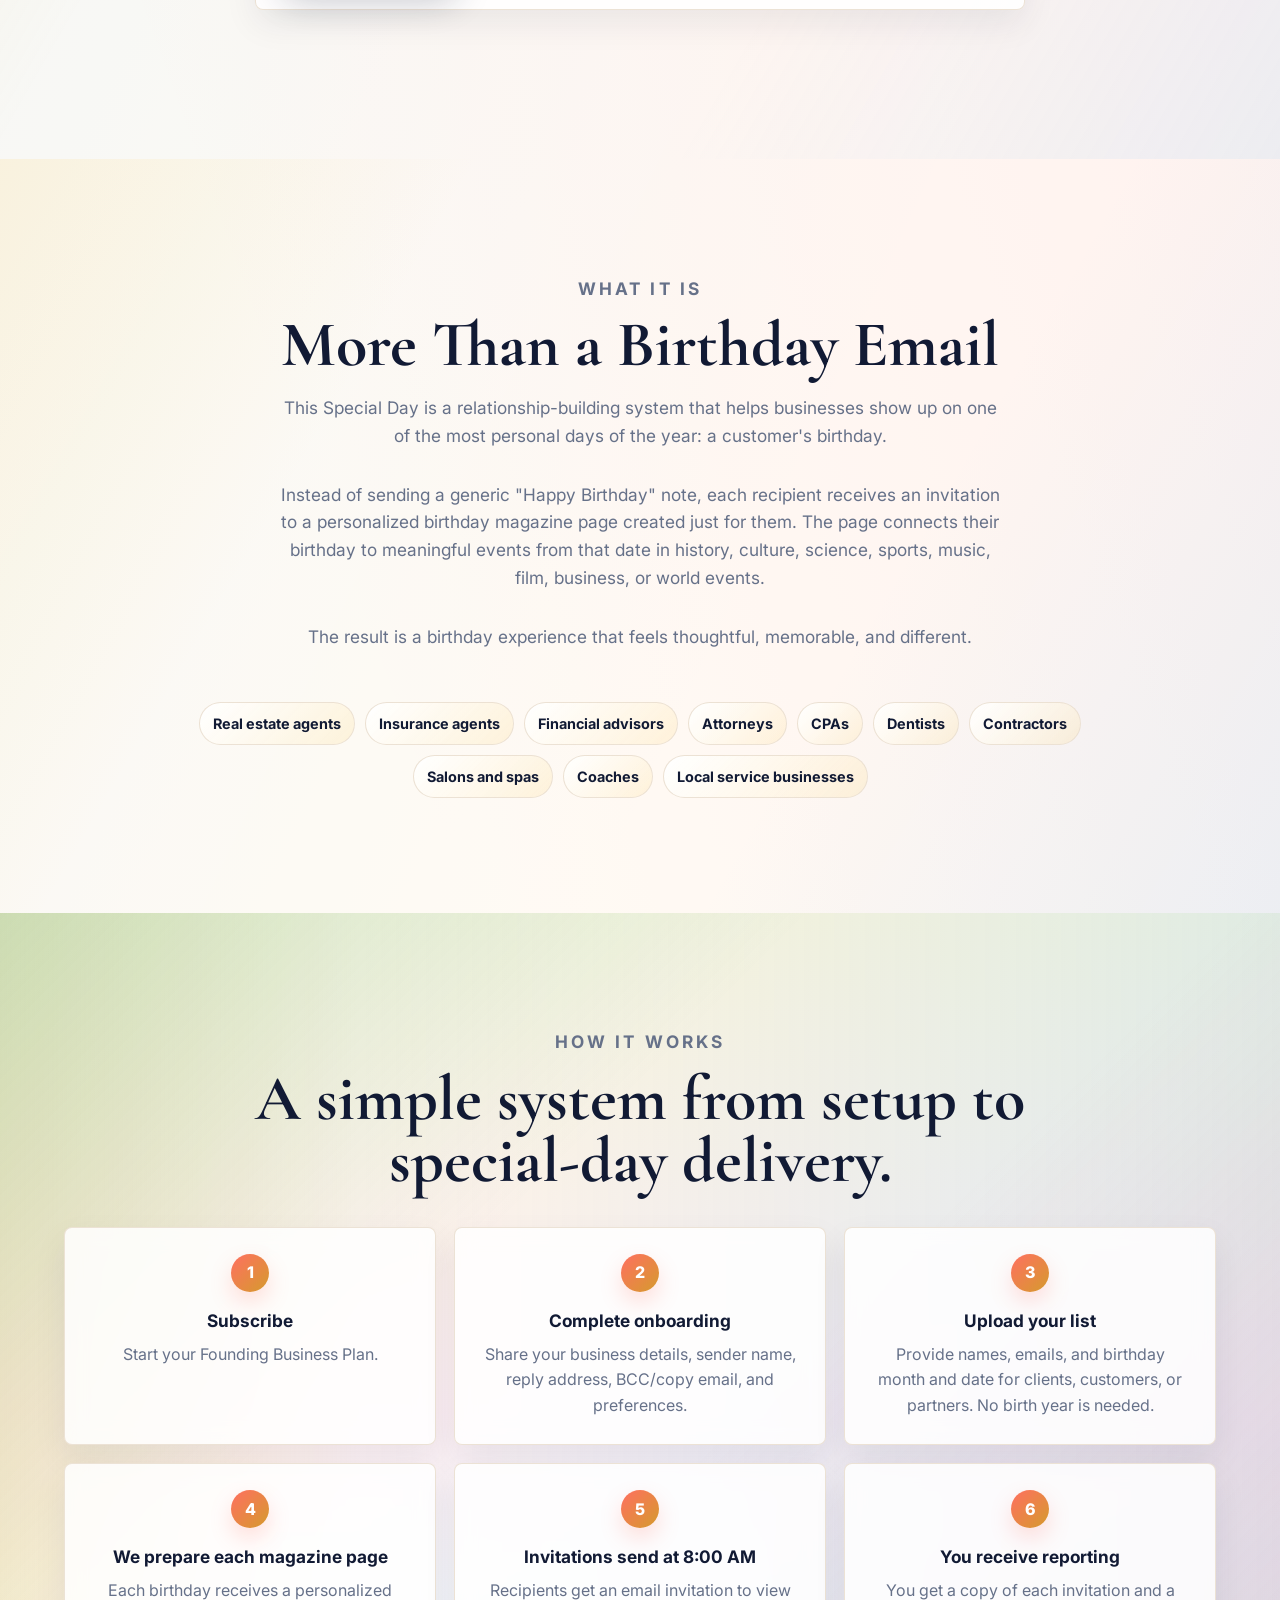
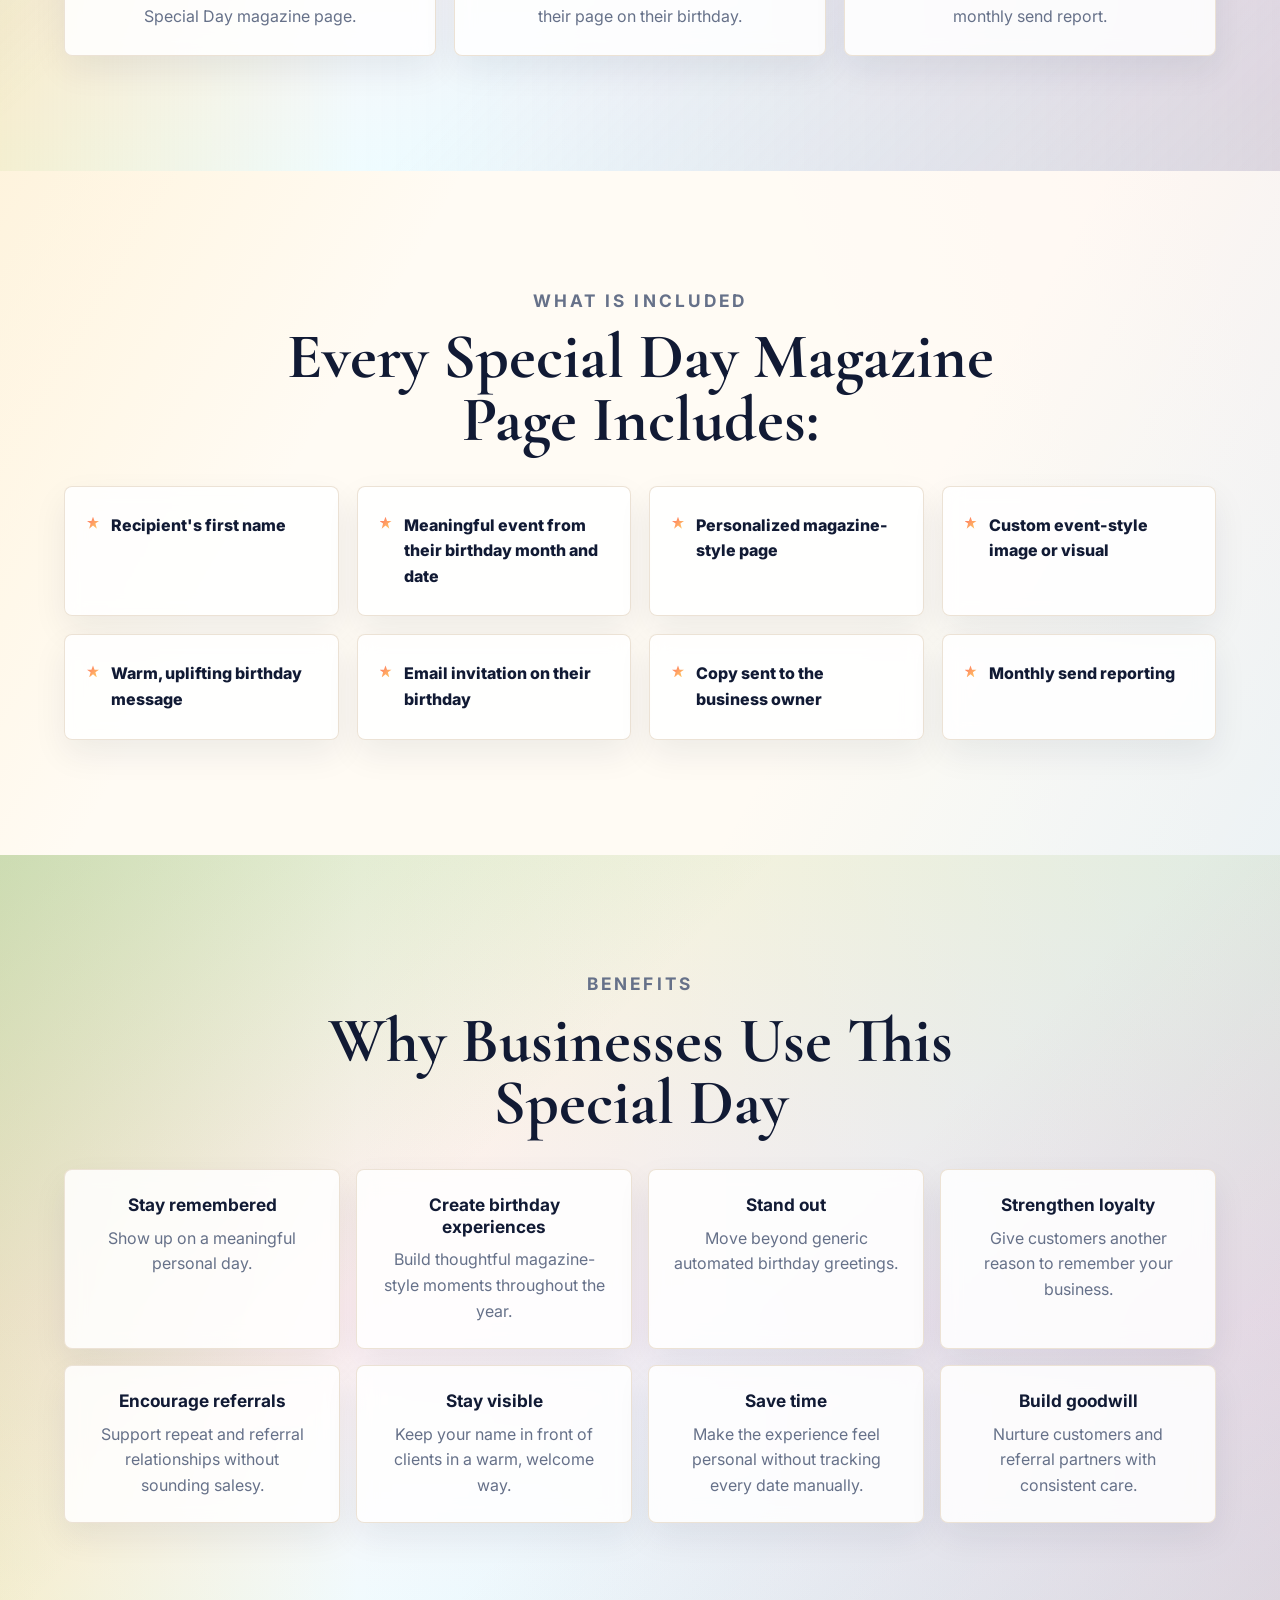
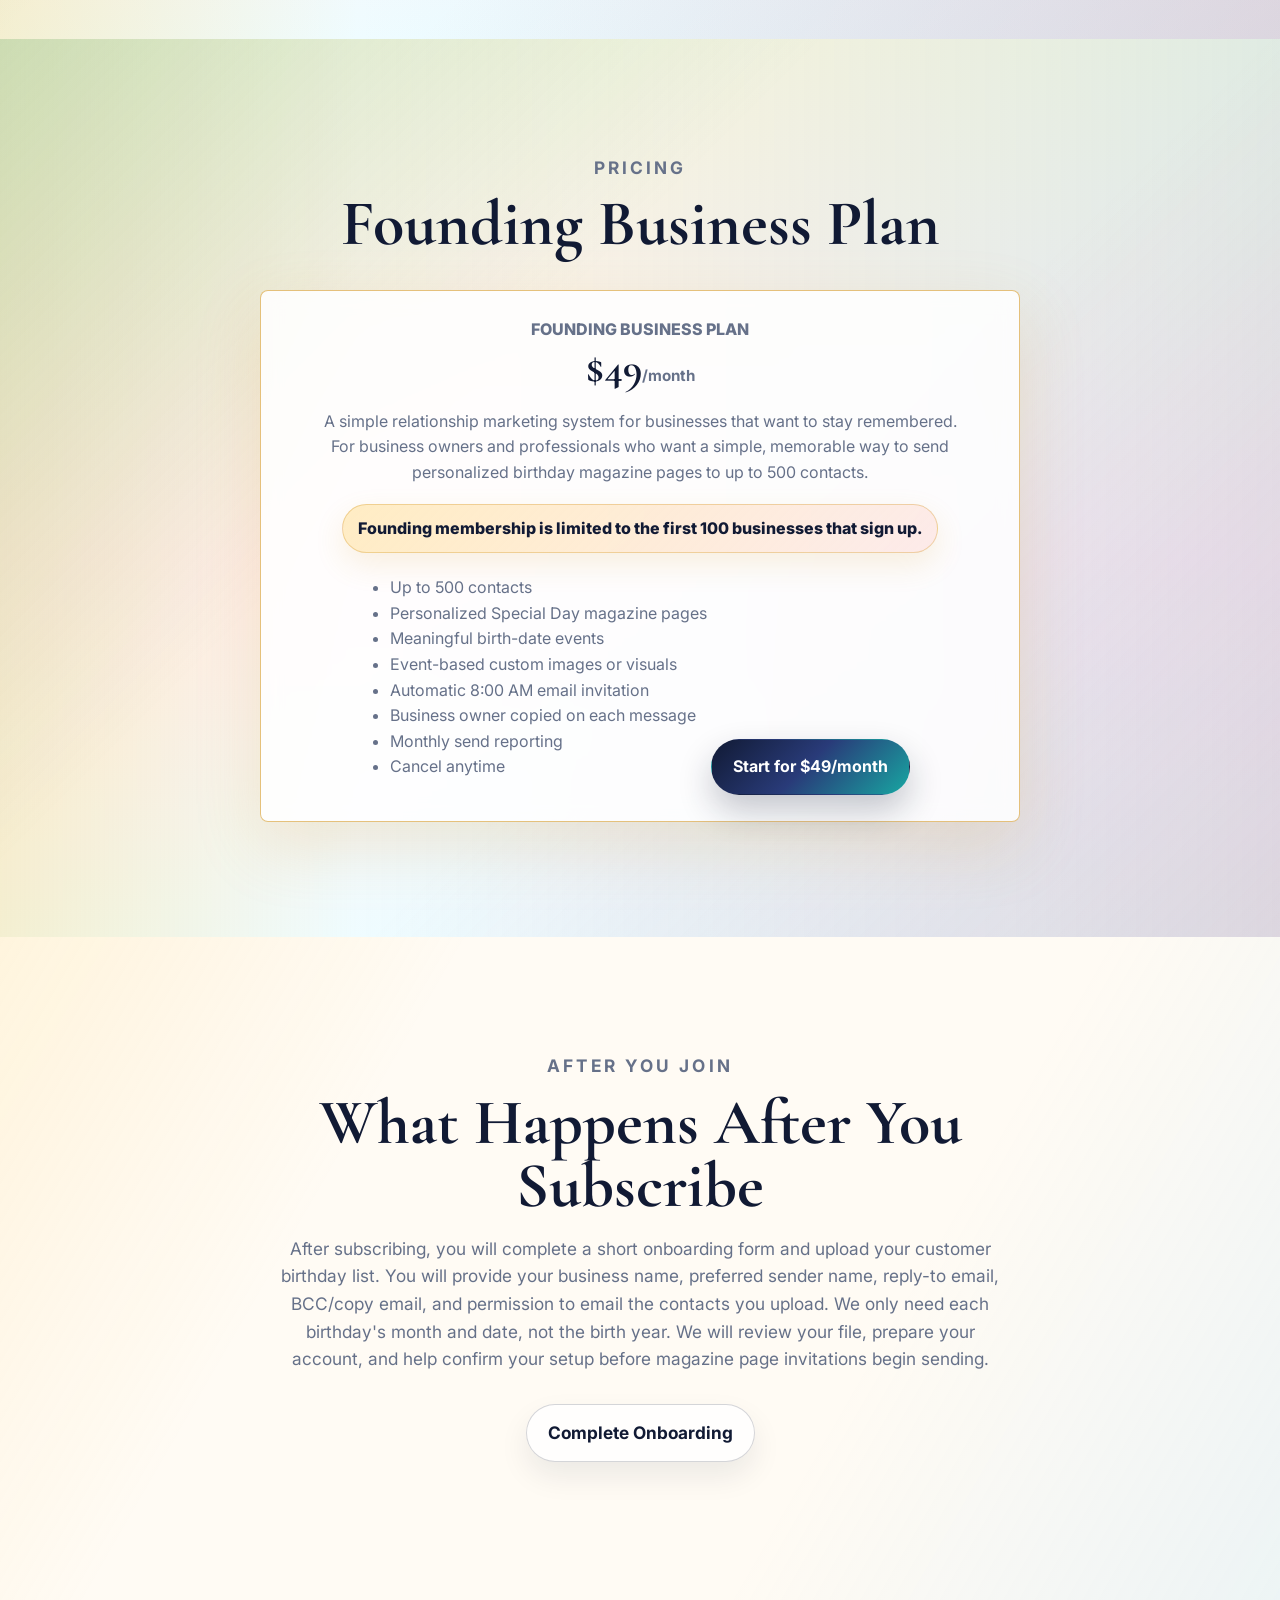
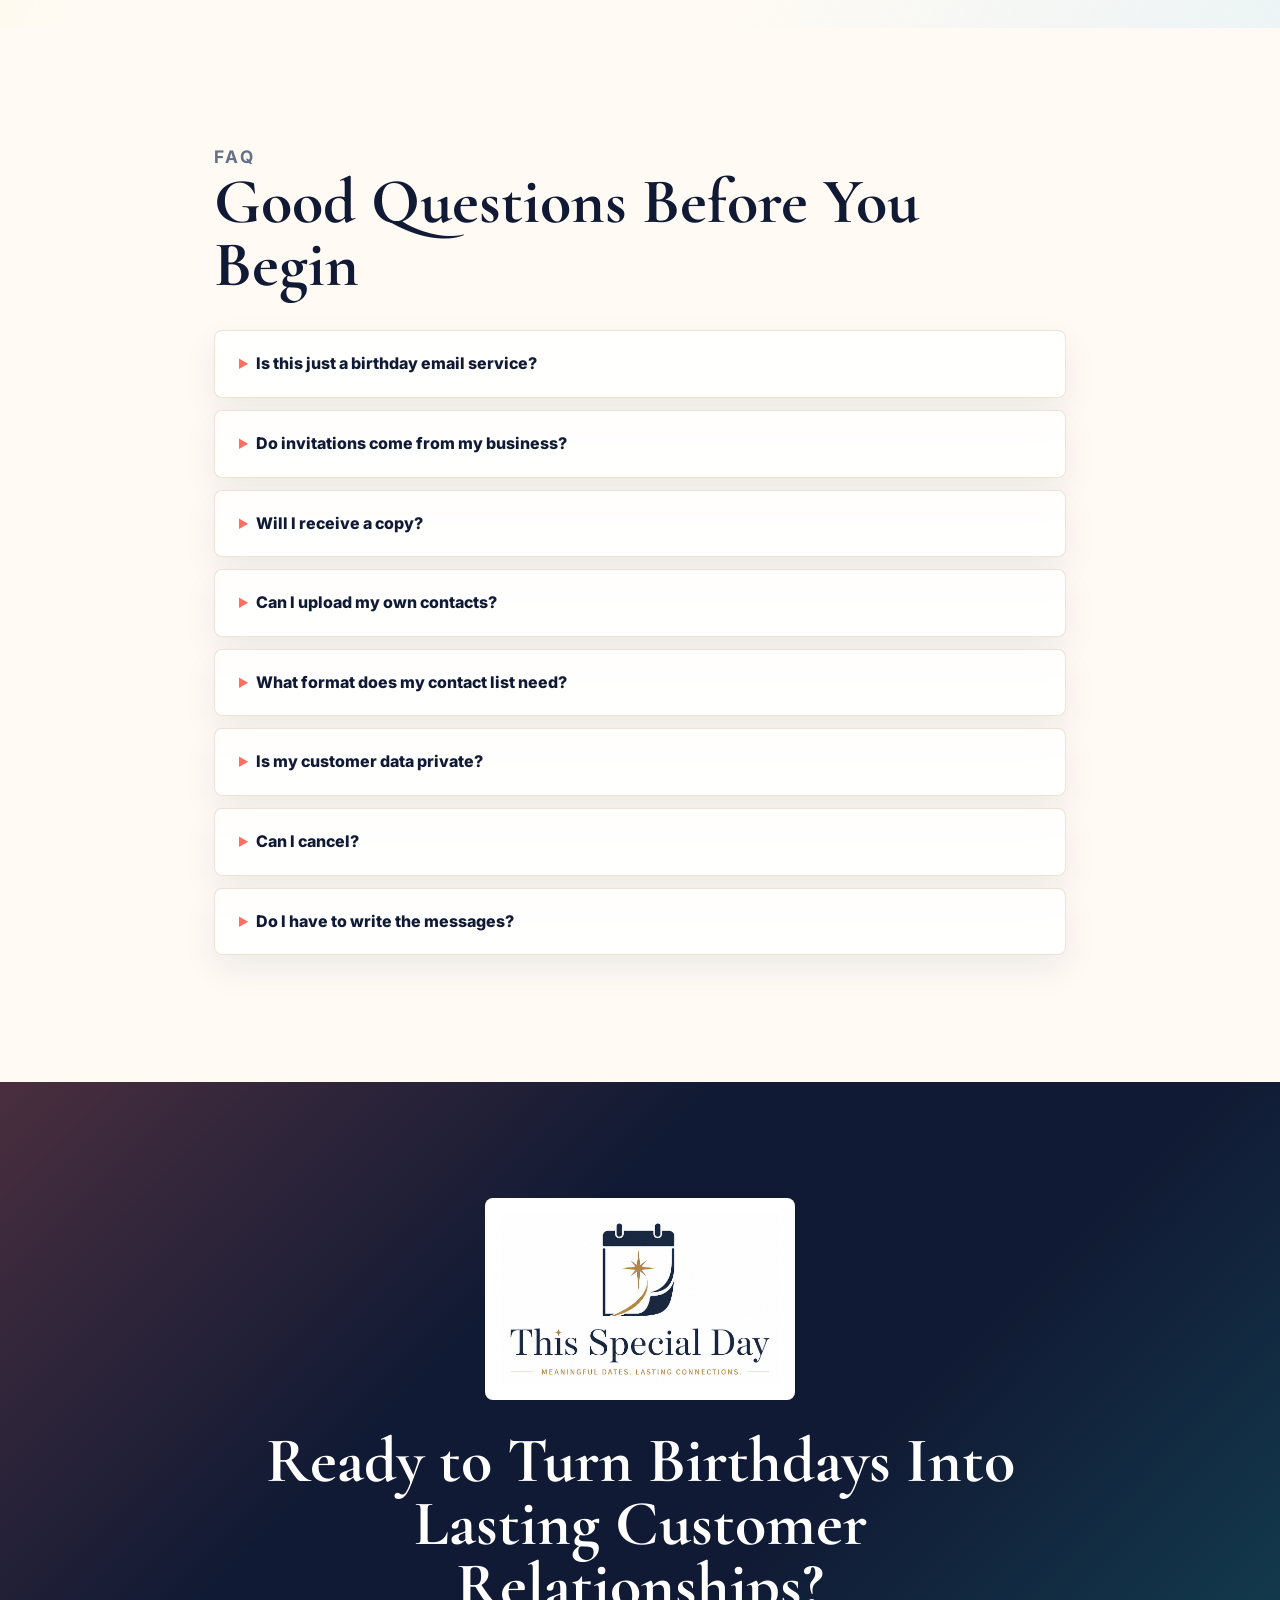
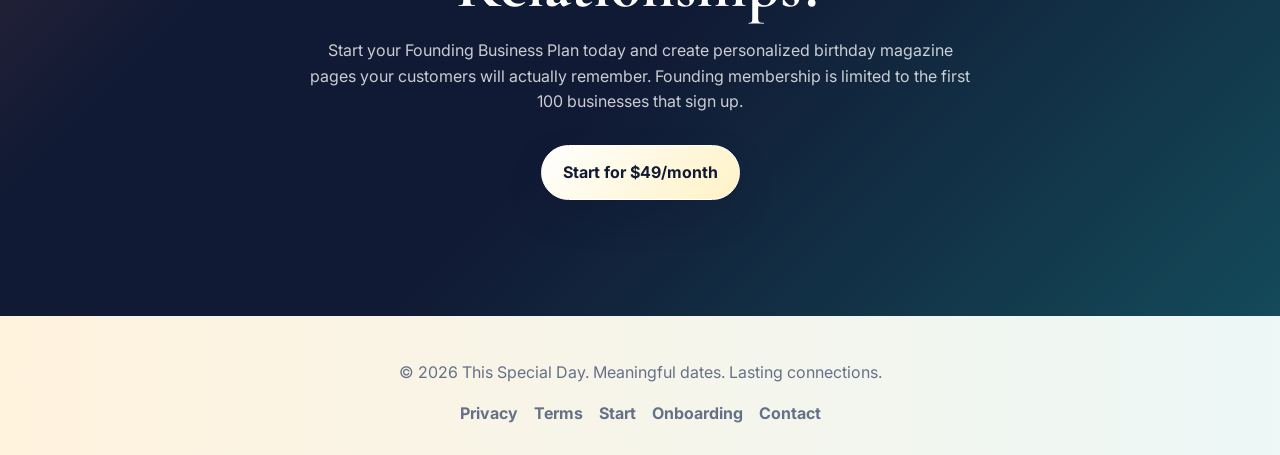
==== commit dd66e9ac: "Add files via upload" ====
--- a/index.html
+++ b/index.html
@@ -133,7 +133,7 @@
           <article>
             <span>2</span>
             <h3>Complete onboarding</h3>
-            <p>Share your business details, tone, reply address, and preferences.</p>
+            <p>Share your business details, sender name, reply address, BCC/copy email, and preferences.</p>
           </article>
           <article>
             <span>3</span>
@@ -256,9 +256,11 @@
           <h2>What Happens After You Subscribe</h2>
           <p>
             After subscribing, you will complete a short onboarding form and upload your
-            customer birthday list. We only need each birthday's month and date, not the
-            birth year. We will review your file, prepare your account, and help confirm
-            your setup before magazine page invitations begin sending.
+            customer birthday list. You will provide your business name, preferred sender
+            name, reply-to email, BCC/copy email, and permission to email the contacts you
+            upload. We only need each birthday's month and date, not the birth year. We
+            will review your file, prepare your account, and help confirm your setup before
+            magazine page invitations begin sending.
           </p>
           <p class="hero-actions">
             <a class="button secondary" href="https://form.jotform.com/261887067555067">Complete Onboarding</a>
@@ -281,7 +283,7 @@
         </details>
         <details>
           <summary>Will I receive a copy?</summary>
-          <p>Yes. You receive a copy of each invitation sent and a send report.</p>
+          <p>Yes. You provide a required BCC/copy email during onboarding so a copy of each birthday invitation can be sent to that address for your records.</p>
         </details>
         <details>
           <summary>Can I upload my own contacts?</summary>
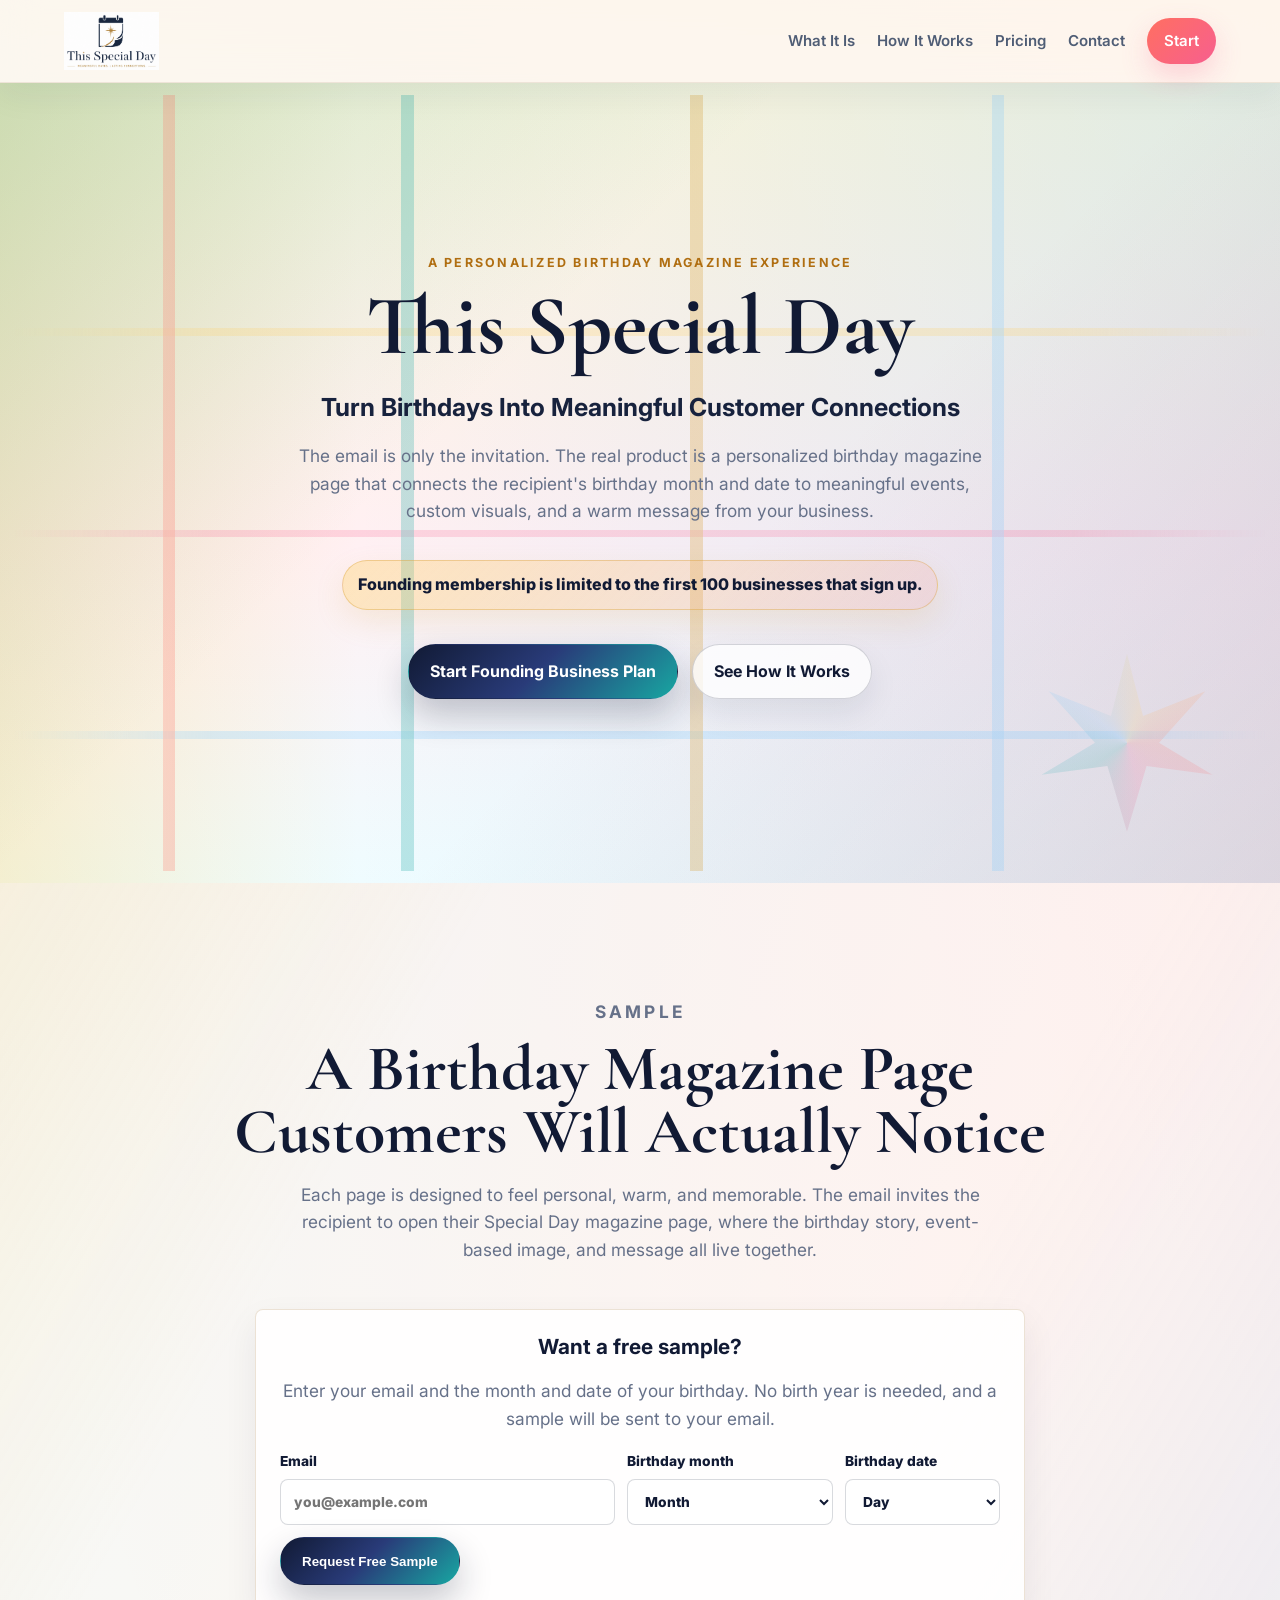
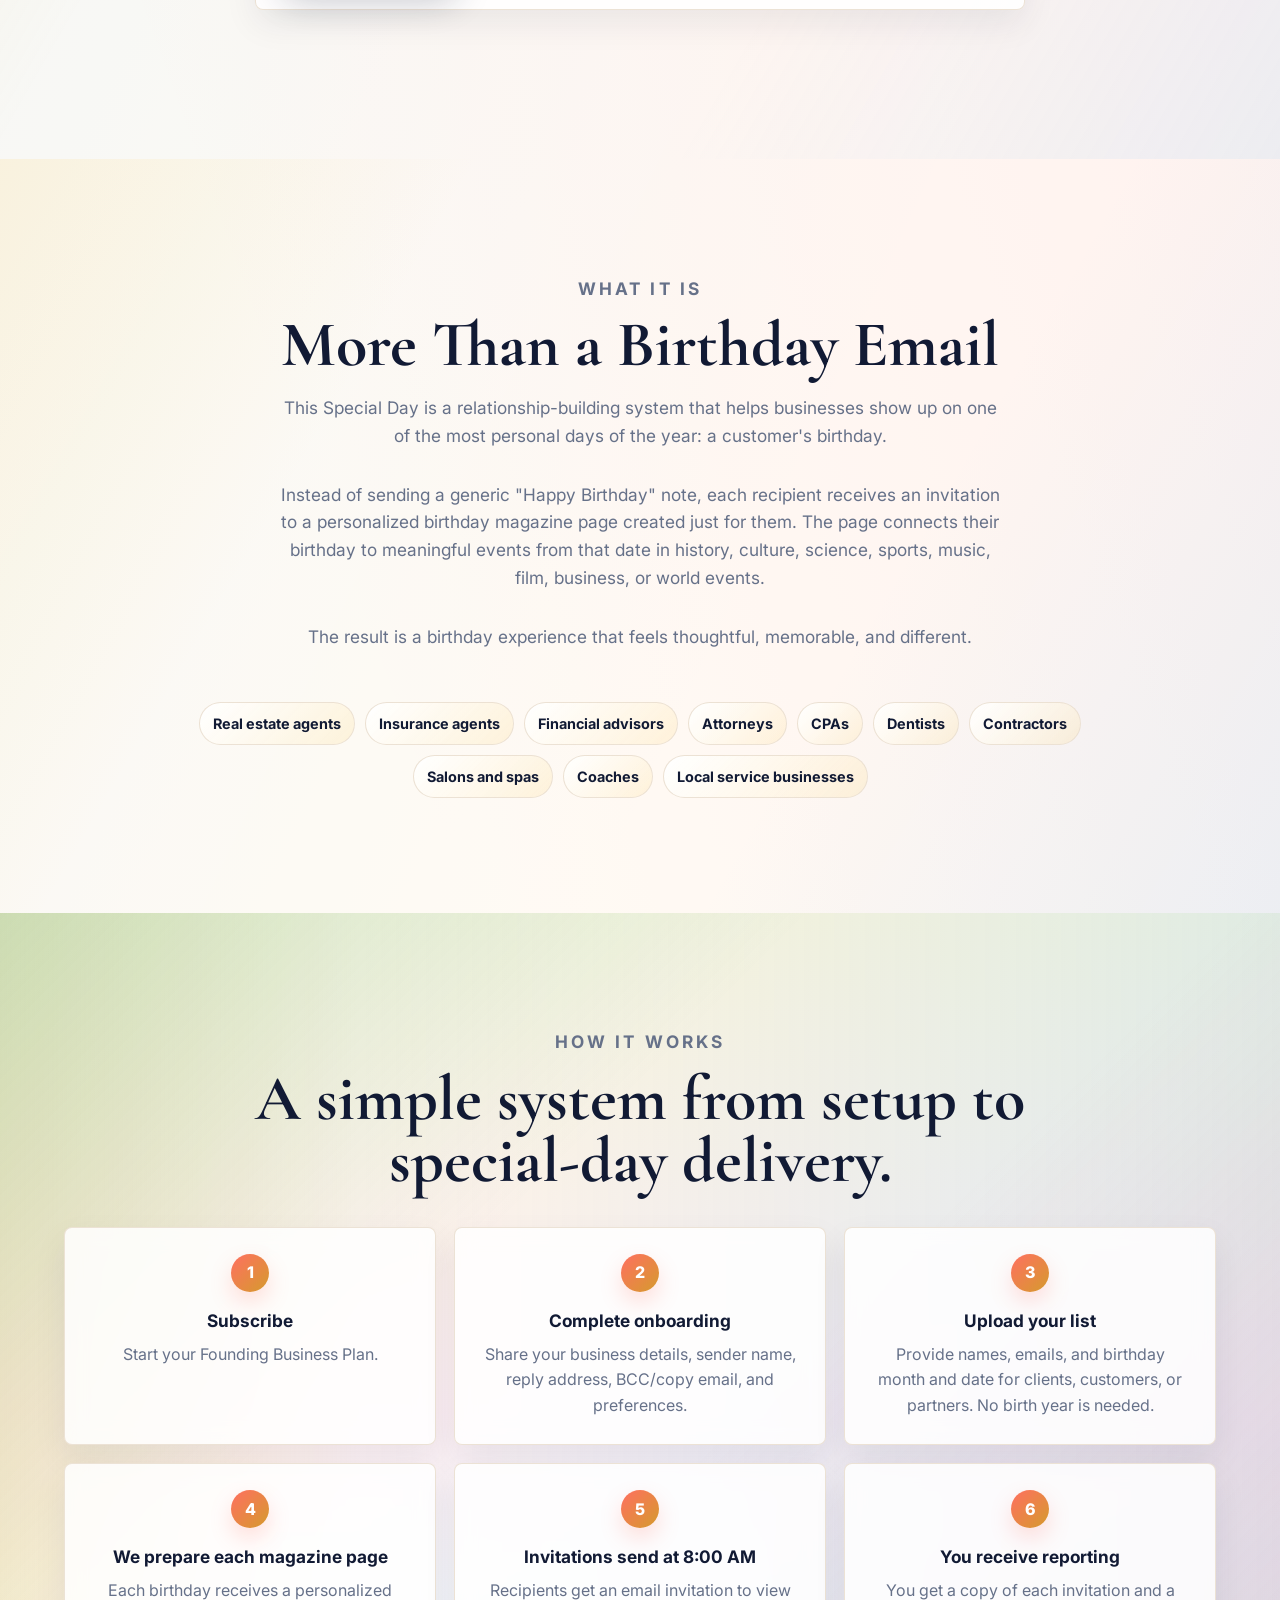
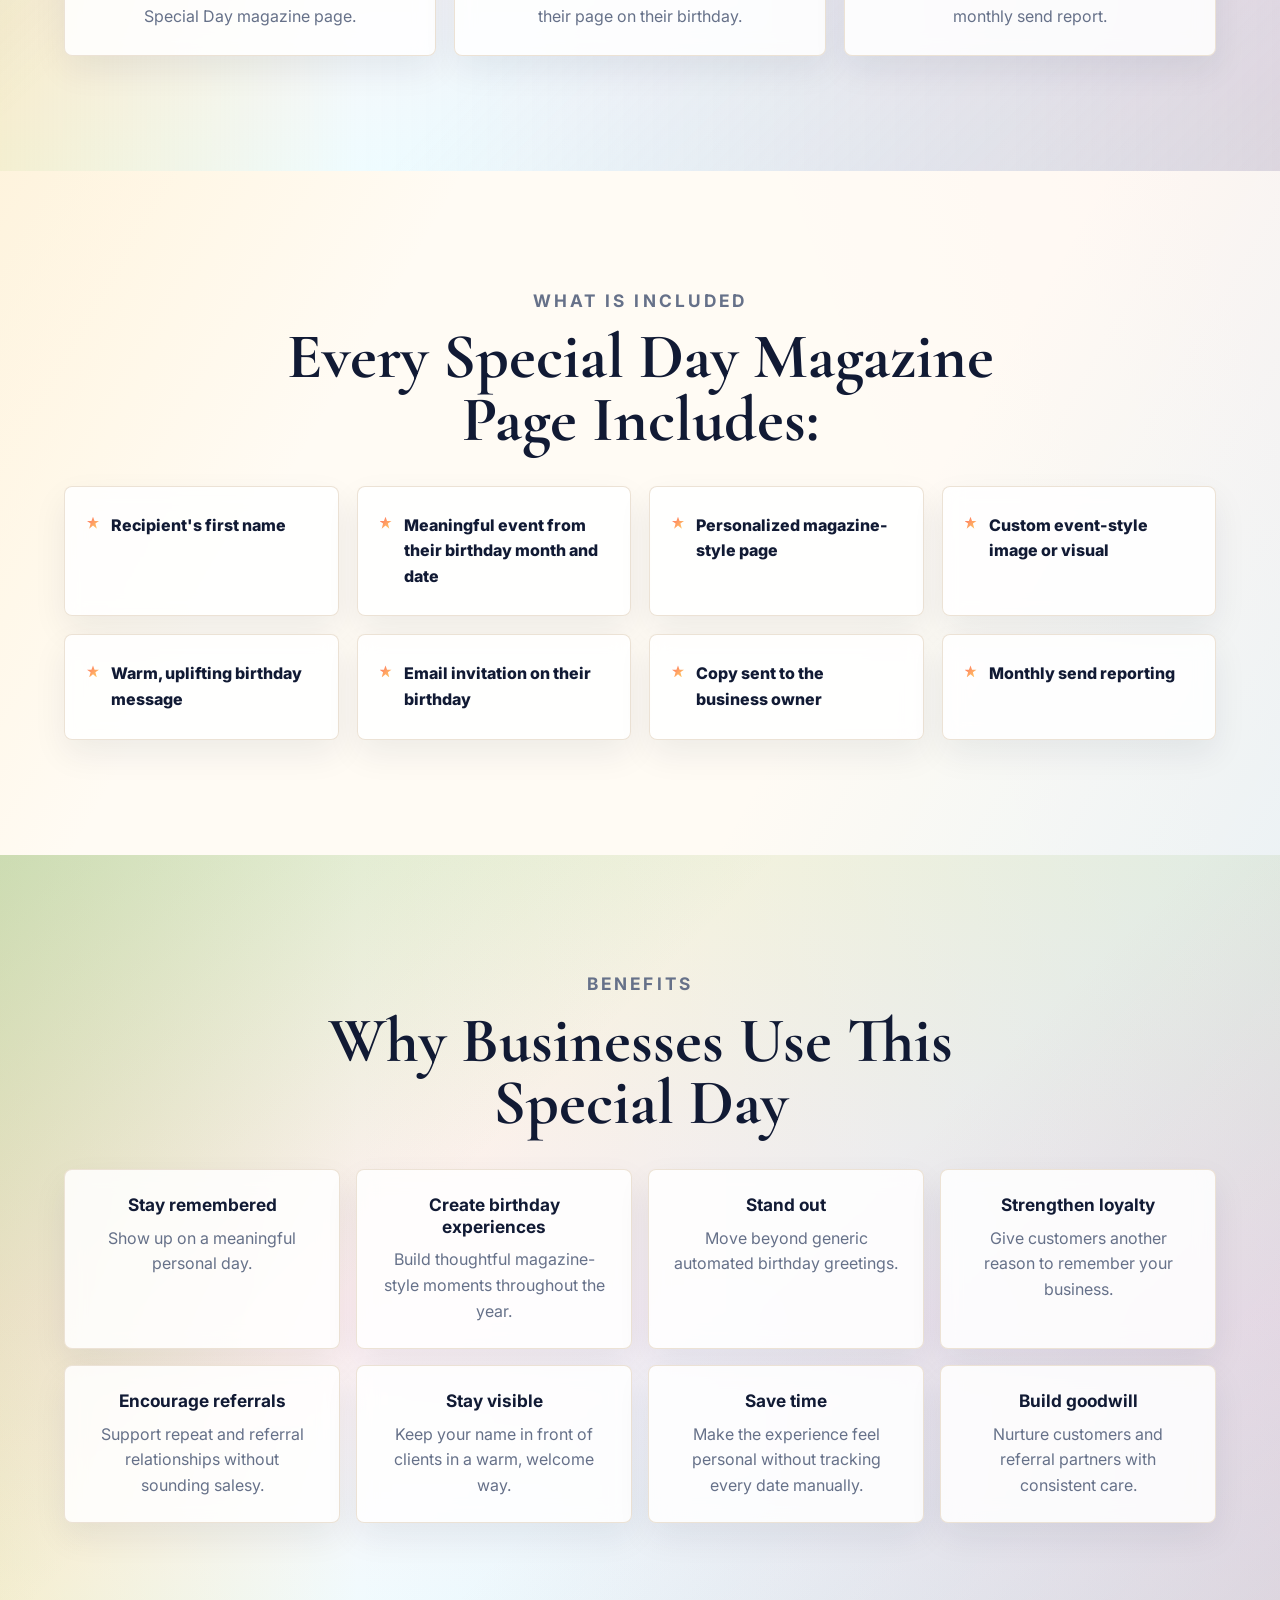
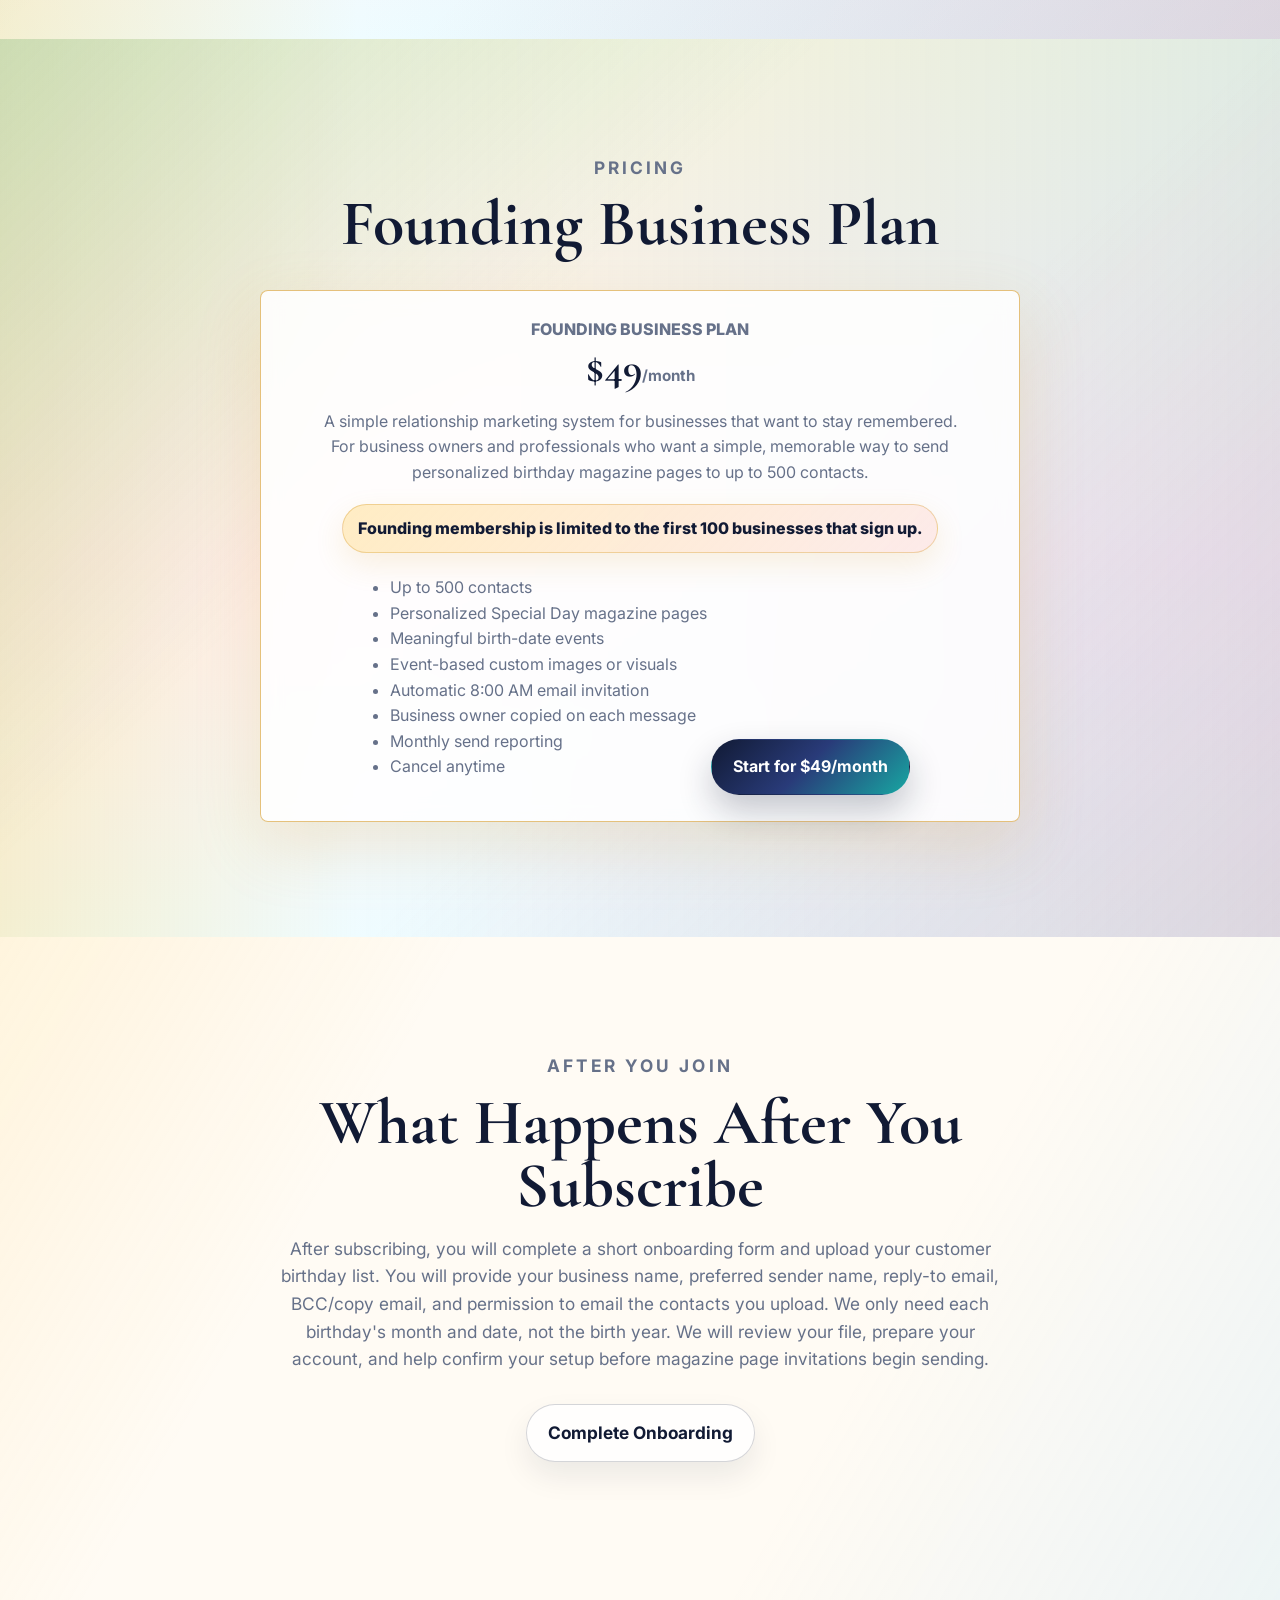
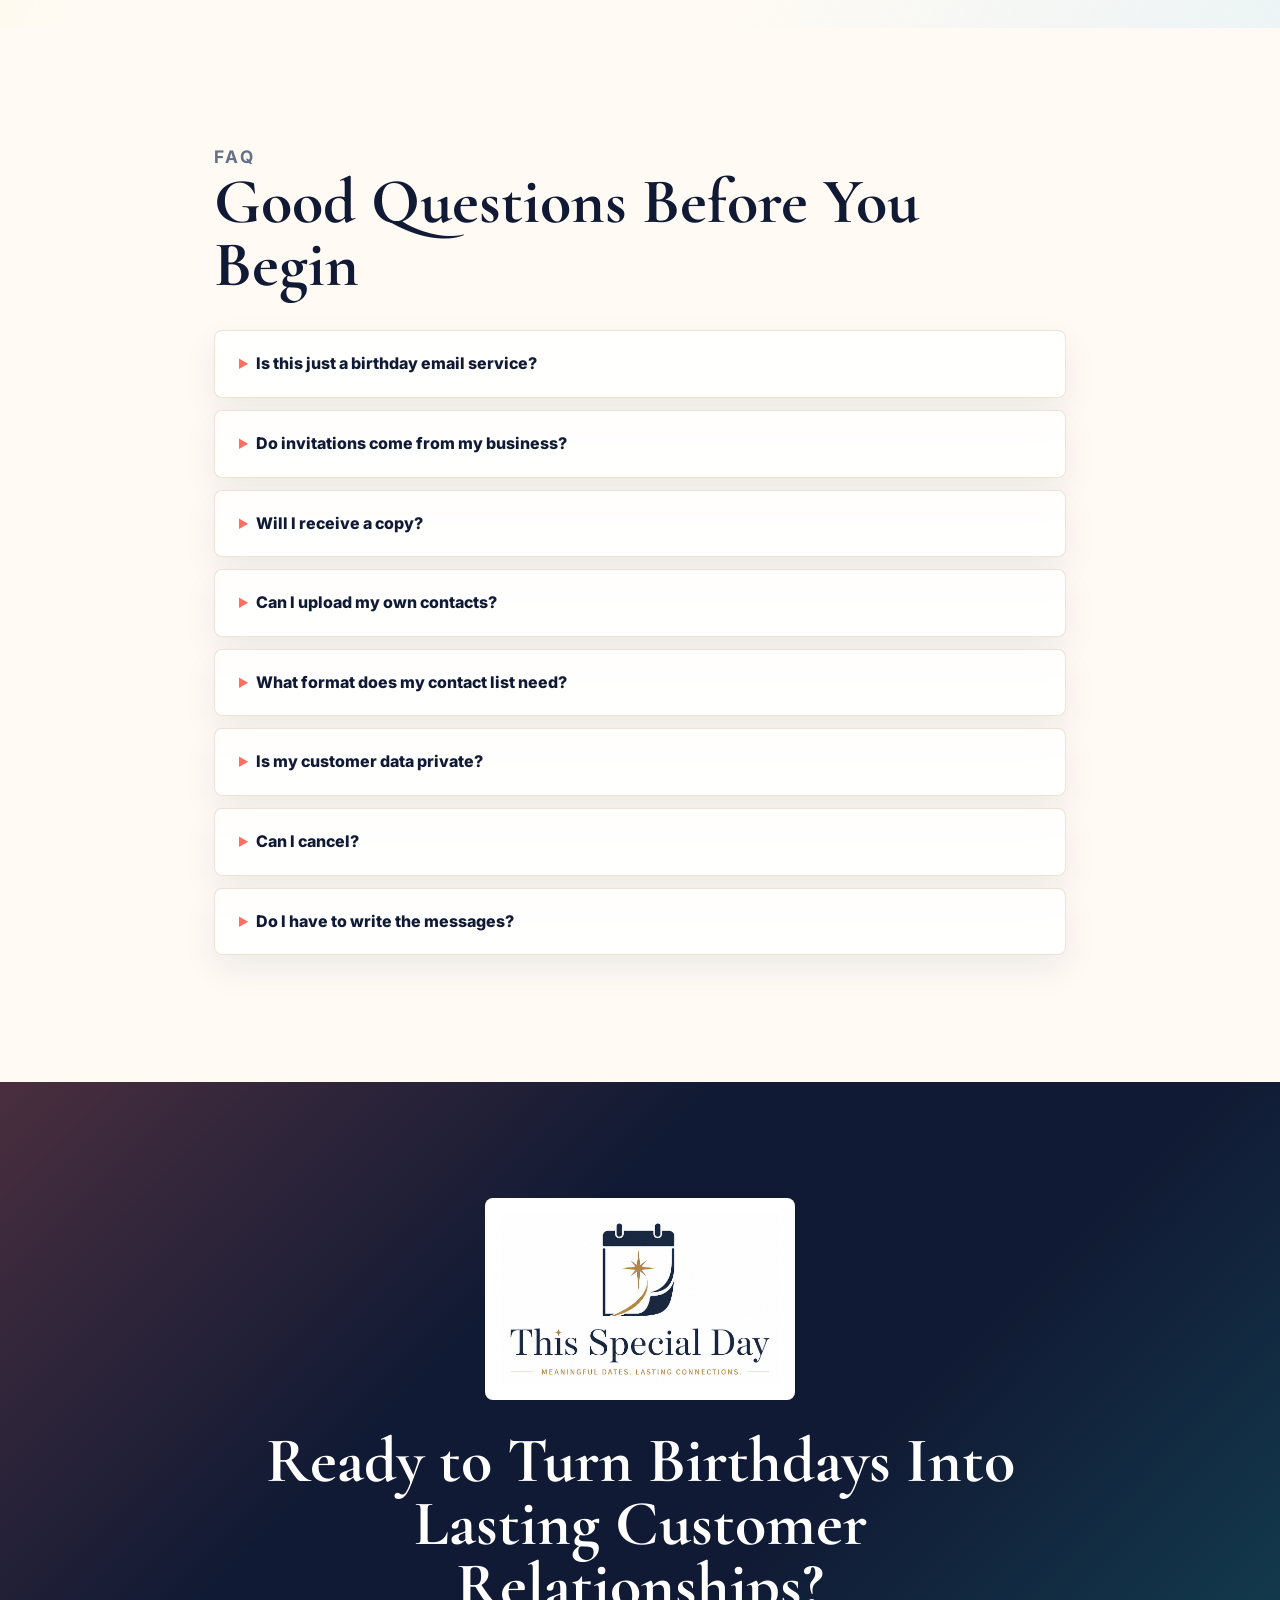
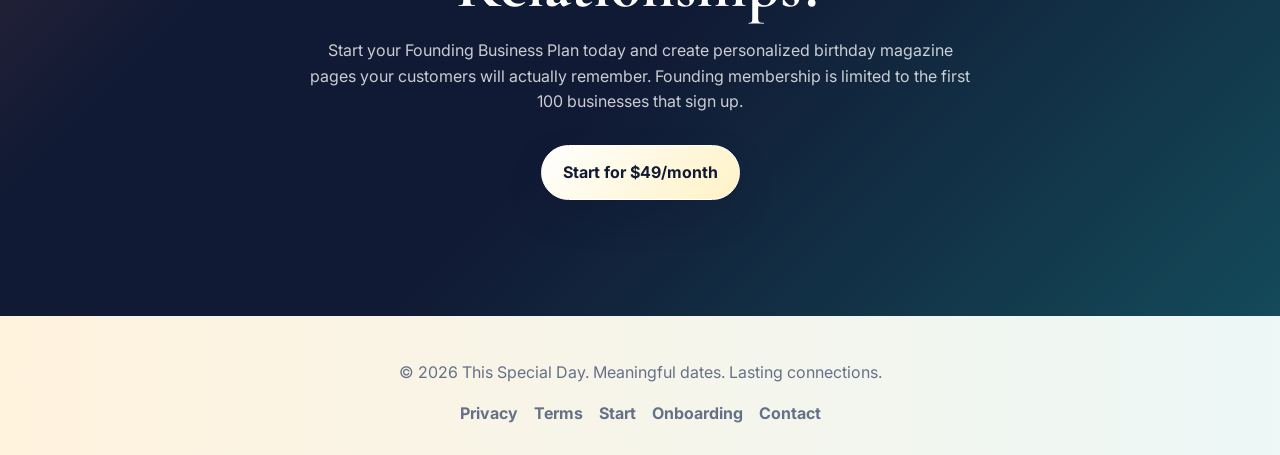
==== commit 159a1669: "Add files via upload" ====
--- a/index.html
+++ b/index.html
@@ -68,18 +68,69 @@
               Enter your email and the month and date of your birthday. No birth year is
               needed, and a sample will be sent to your email.
             </p>
-            <form action="mailto:hello@thisspecialday.com" method="post" enctype="text/plain">
+            <form name="free-sample-request" method="post" action="/sample-thank-you.html" data-netlify="true" netlify-honeypot="bot-field">
+              <input type="hidden" name="form-name" value="free-sample-request">
+              <p class="hidden-field">
+                <label>Do not fill this out if you are human: <input name="bot-field"></label>
+              </p>
               <label>
                 Email
                 <input type="email" name="email" placeholder="you@example.com" required>
               </label>
               <label>
                 Birthday month
-                <input type="text" name="birthday_month" placeholder="June" required>
+                <select name="birthday_month" required>
+                  <option value="">Month</option>
+                  <option value="January">January</option>
+                  <option value="February">February</option>
+                  <option value="March">March</option>
+                  <option value="April">April</option>
+                  <option value="May">May</option>
+                  <option value="June">June</option>
+                  <option value="July">July</option>
+                  <option value="August">August</option>
+                  <option value="September">September</option>
+                  <option value="October">October</option>
+                  <option value="November">November</option>
+                  <option value="December">December</option>
+                </select>
               </label>
               <label>
                 Birthday date
-                <input type="number" name="birthday_date" min="1" max="31" placeholder="24" required>
+                <select name="birthday_date" required>
+                  <option value="">Day</option>
+                  <option value="1">1</option>
+                  <option value="2">2</option>
+                  <option value="3">3</option>
+                  <option value="4">4</option>
+                  <option value="5">5</option>
+                  <option value="6">6</option>
+                  <option value="7">7</option>
+                  <option value="8">8</option>
+                  <option value="9">9</option>
+                  <option value="10">10</option>
+                  <option value="11">11</option>
+                  <option value="12">12</option>
+                  <option value="13">13</option>
+                  <option value="14">14</option>
+                  <option value="15">15</option>
+                  <option value="16">16</option>
+                  <option value="17">17</option>
+                  <option value="18">18</option>
+                  <option value="19">19</option>
+                  <option value="20">20</option>
+                  <option value="21">21</option>
+                  <option value="22">22</option>
+                  <option value="23">23</option>
+                  <option value="24">24</option>
+                  <option value="25">25</option>
+                  <option value="26">26</option>
+                  <option value="27">27</option>
+                  <option value="28">28</option>
+                  <option value="29">29</option>
+                  <option value="30">30</option>
+                  <option value="31">31</option>
+                </select>
               </label>
               <button class="button primary" type="submit">Request Free Sample</button>
             </form>
--- a/styles.css
+++ b/styles.css
@@ -532,6 +532,10 @@
   margin-top: 18px;
 }
 
+.hidden-field {
+  display: none;
+}
+
 .sample-request label {
   display: grid;
   gap: 7px;
@@ -541,7 +545,8 @@
   text-align: left;
 }
 
-.sample-request input {
+.sample-request input,
+.sample-request select {
   width: 100%;
   min-height: 46px;
   padding: 11px 13px;
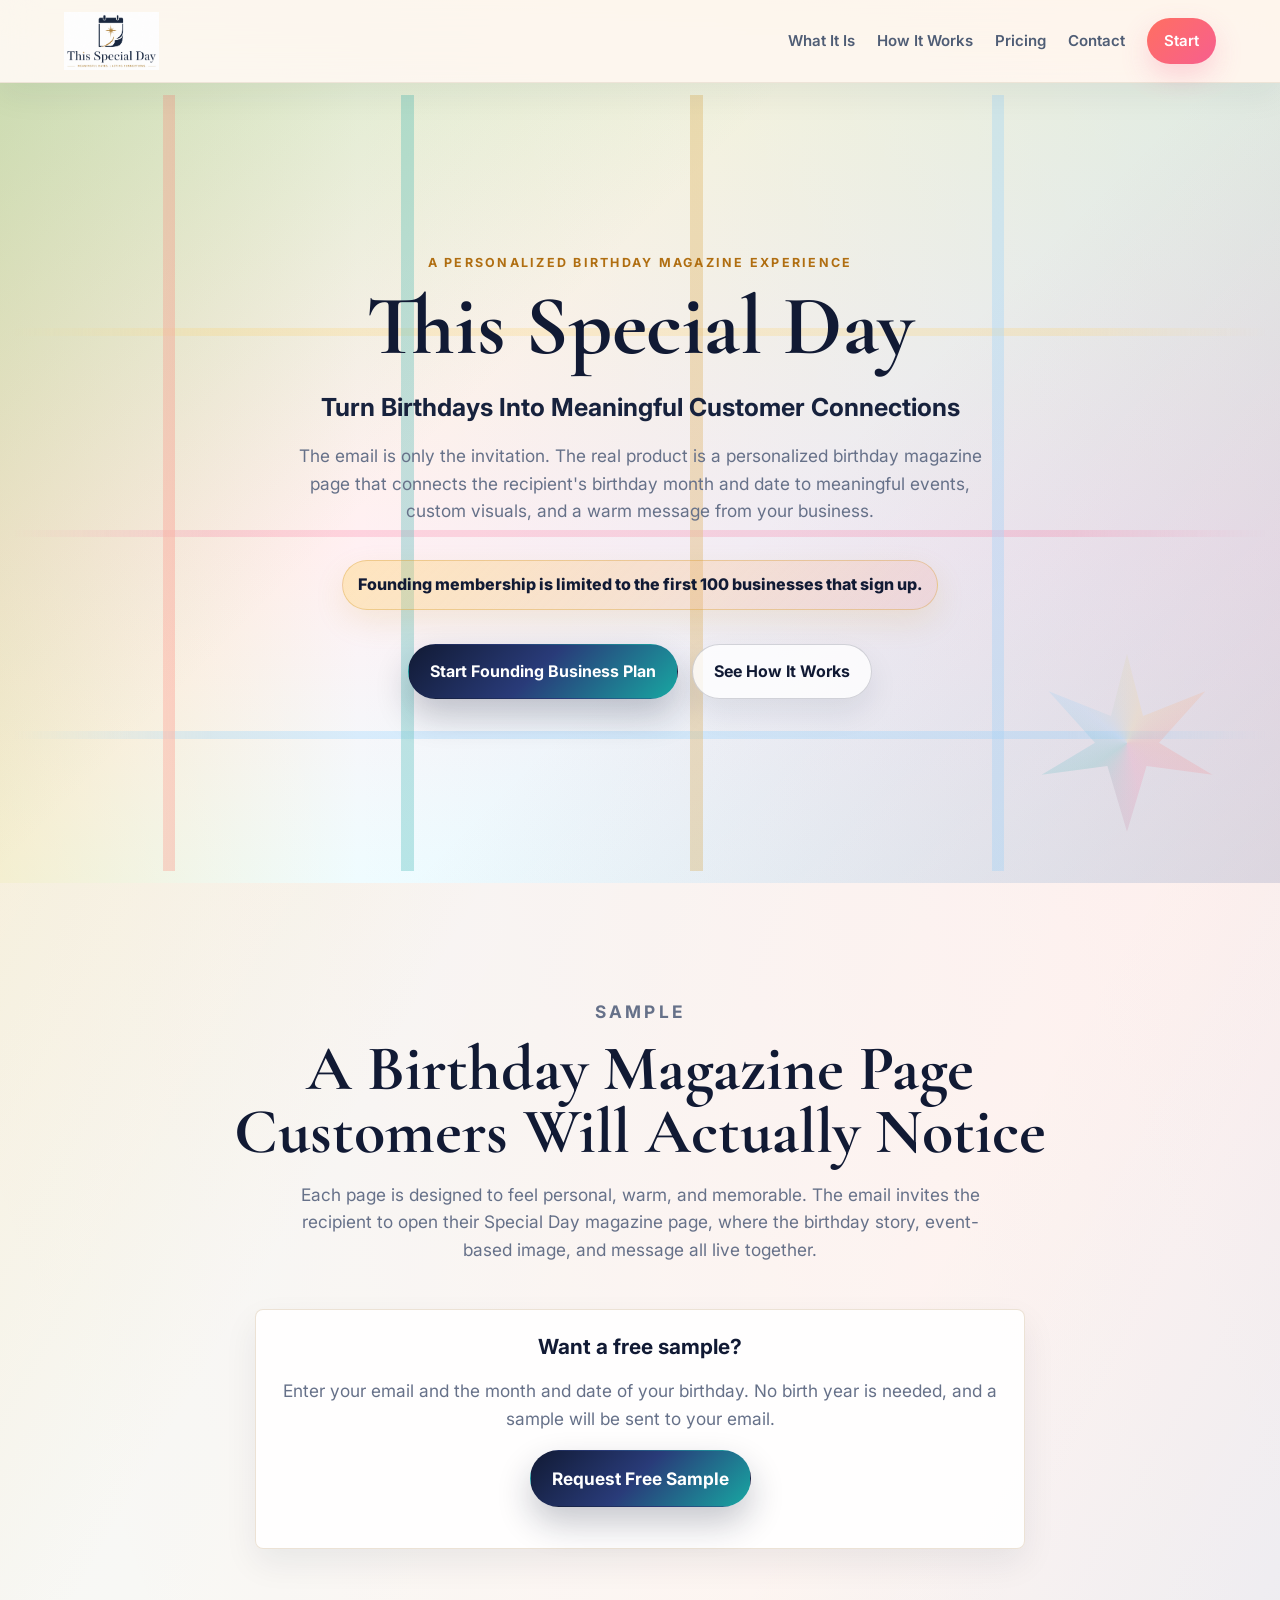
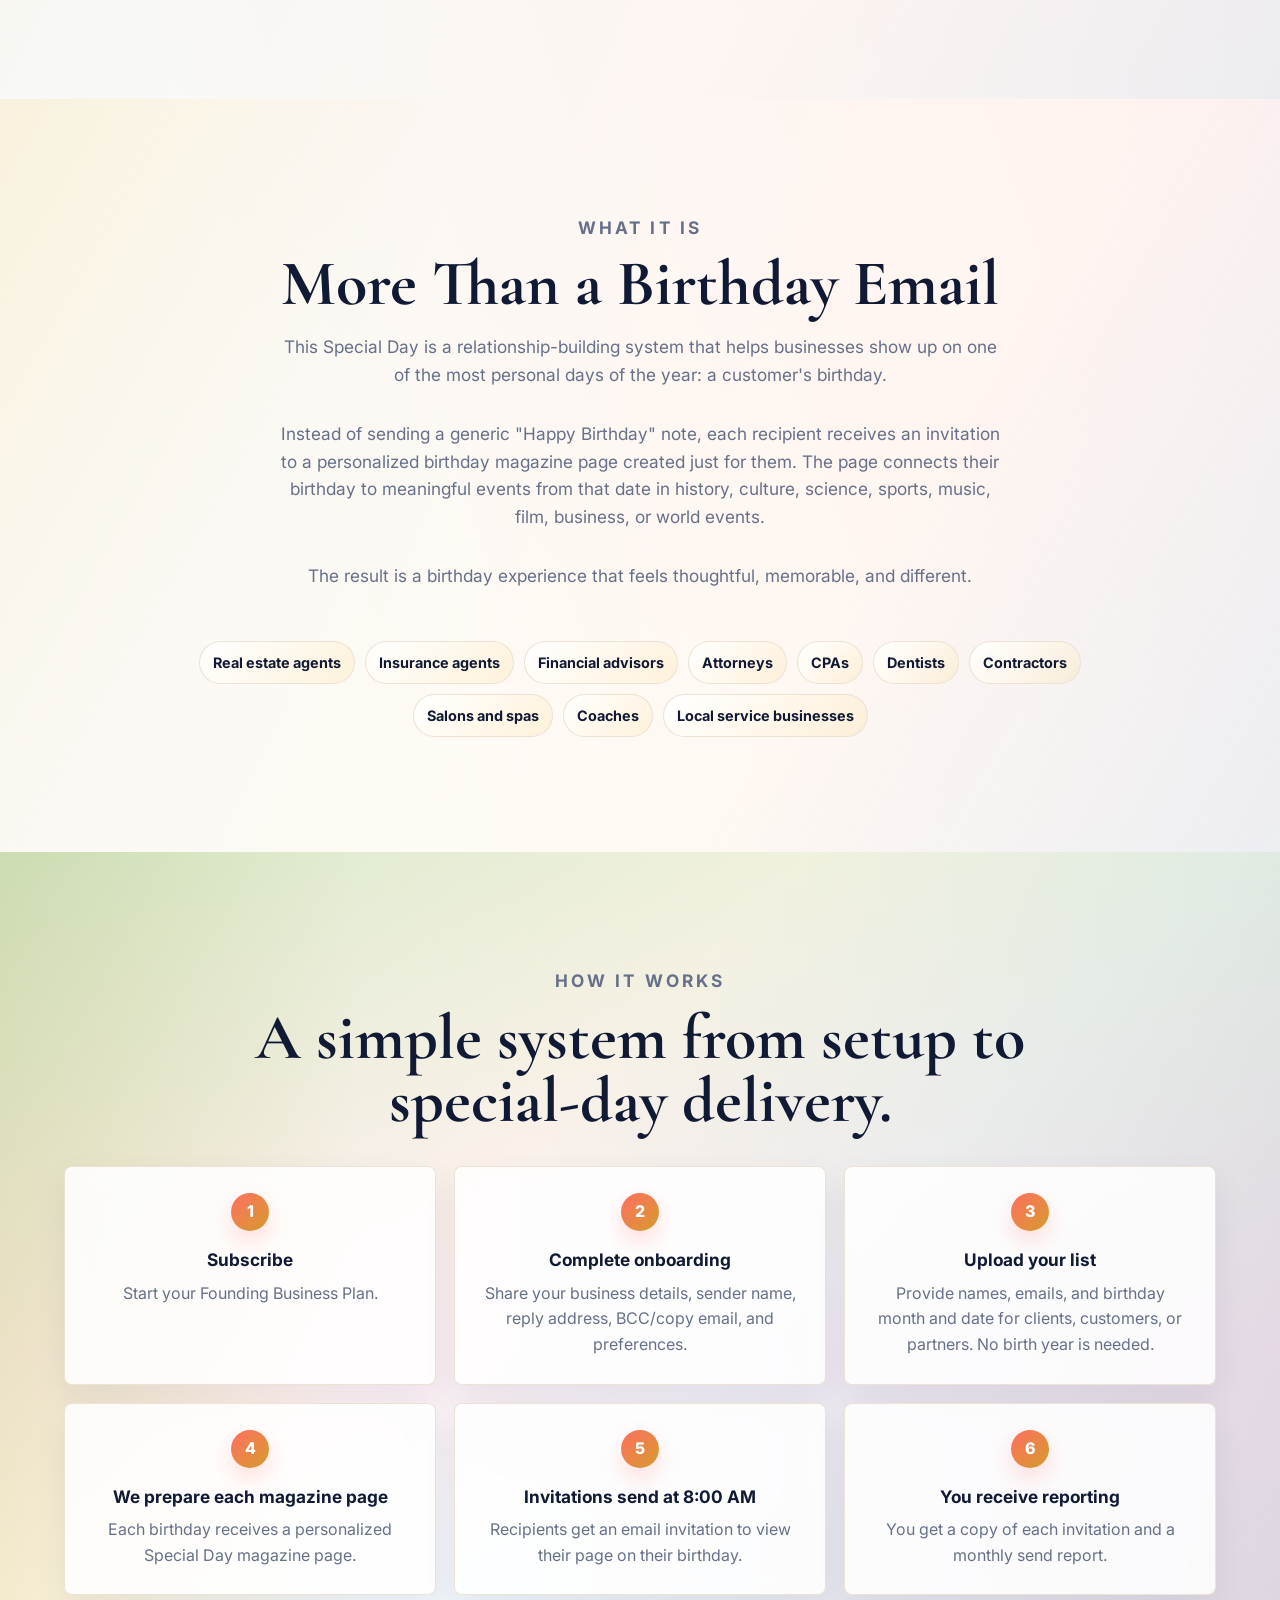
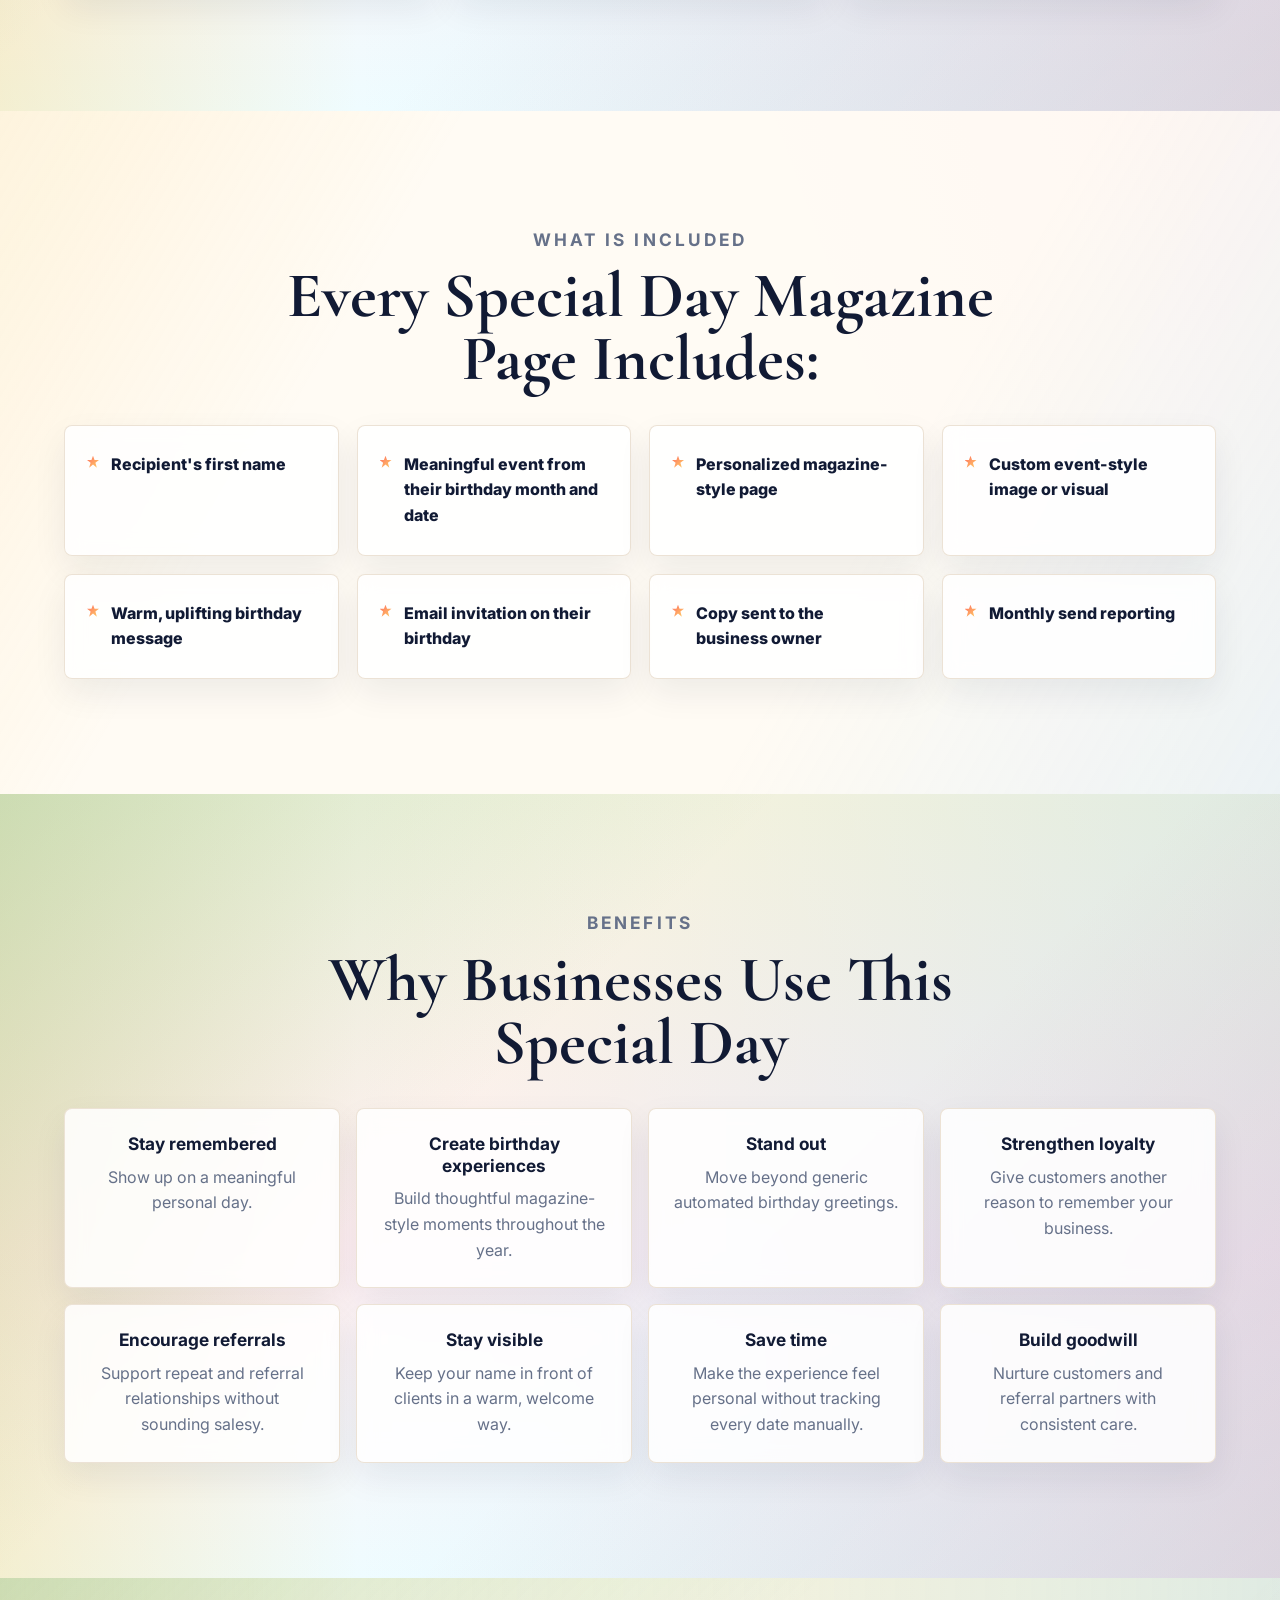
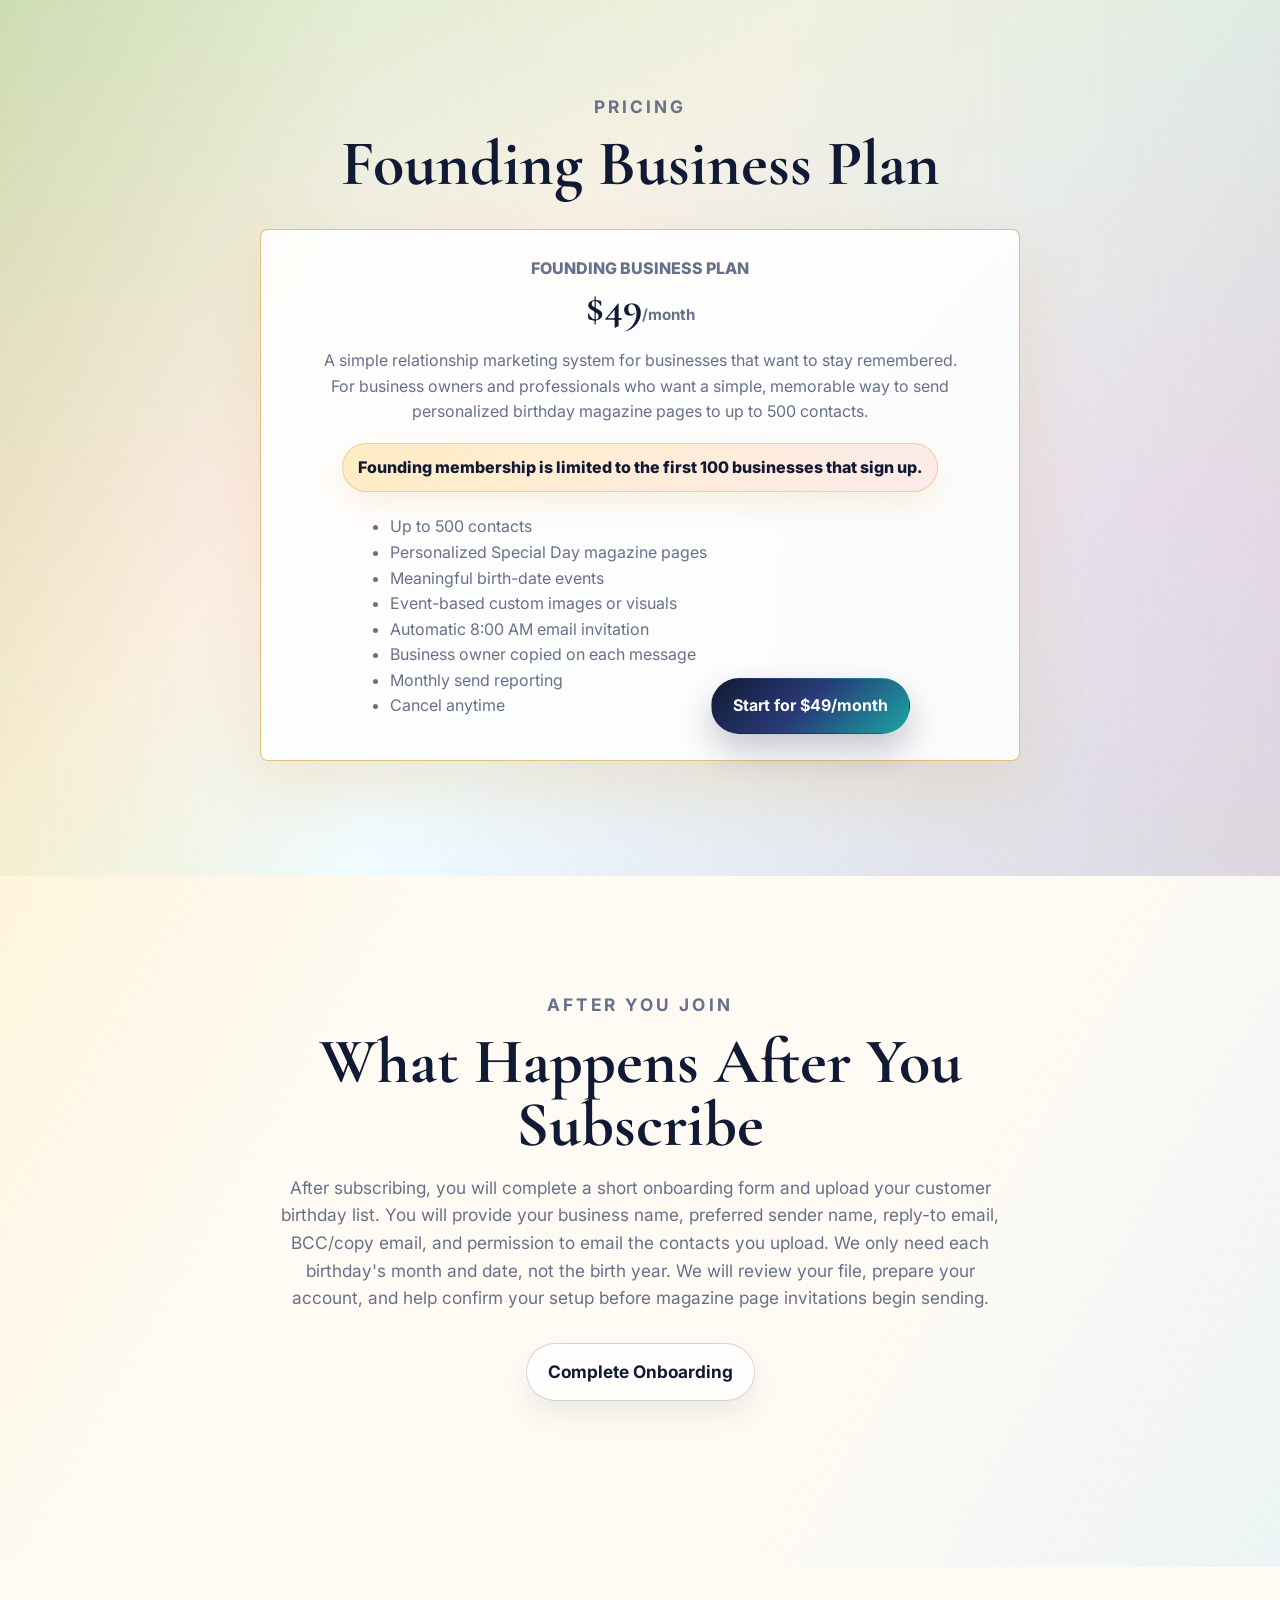
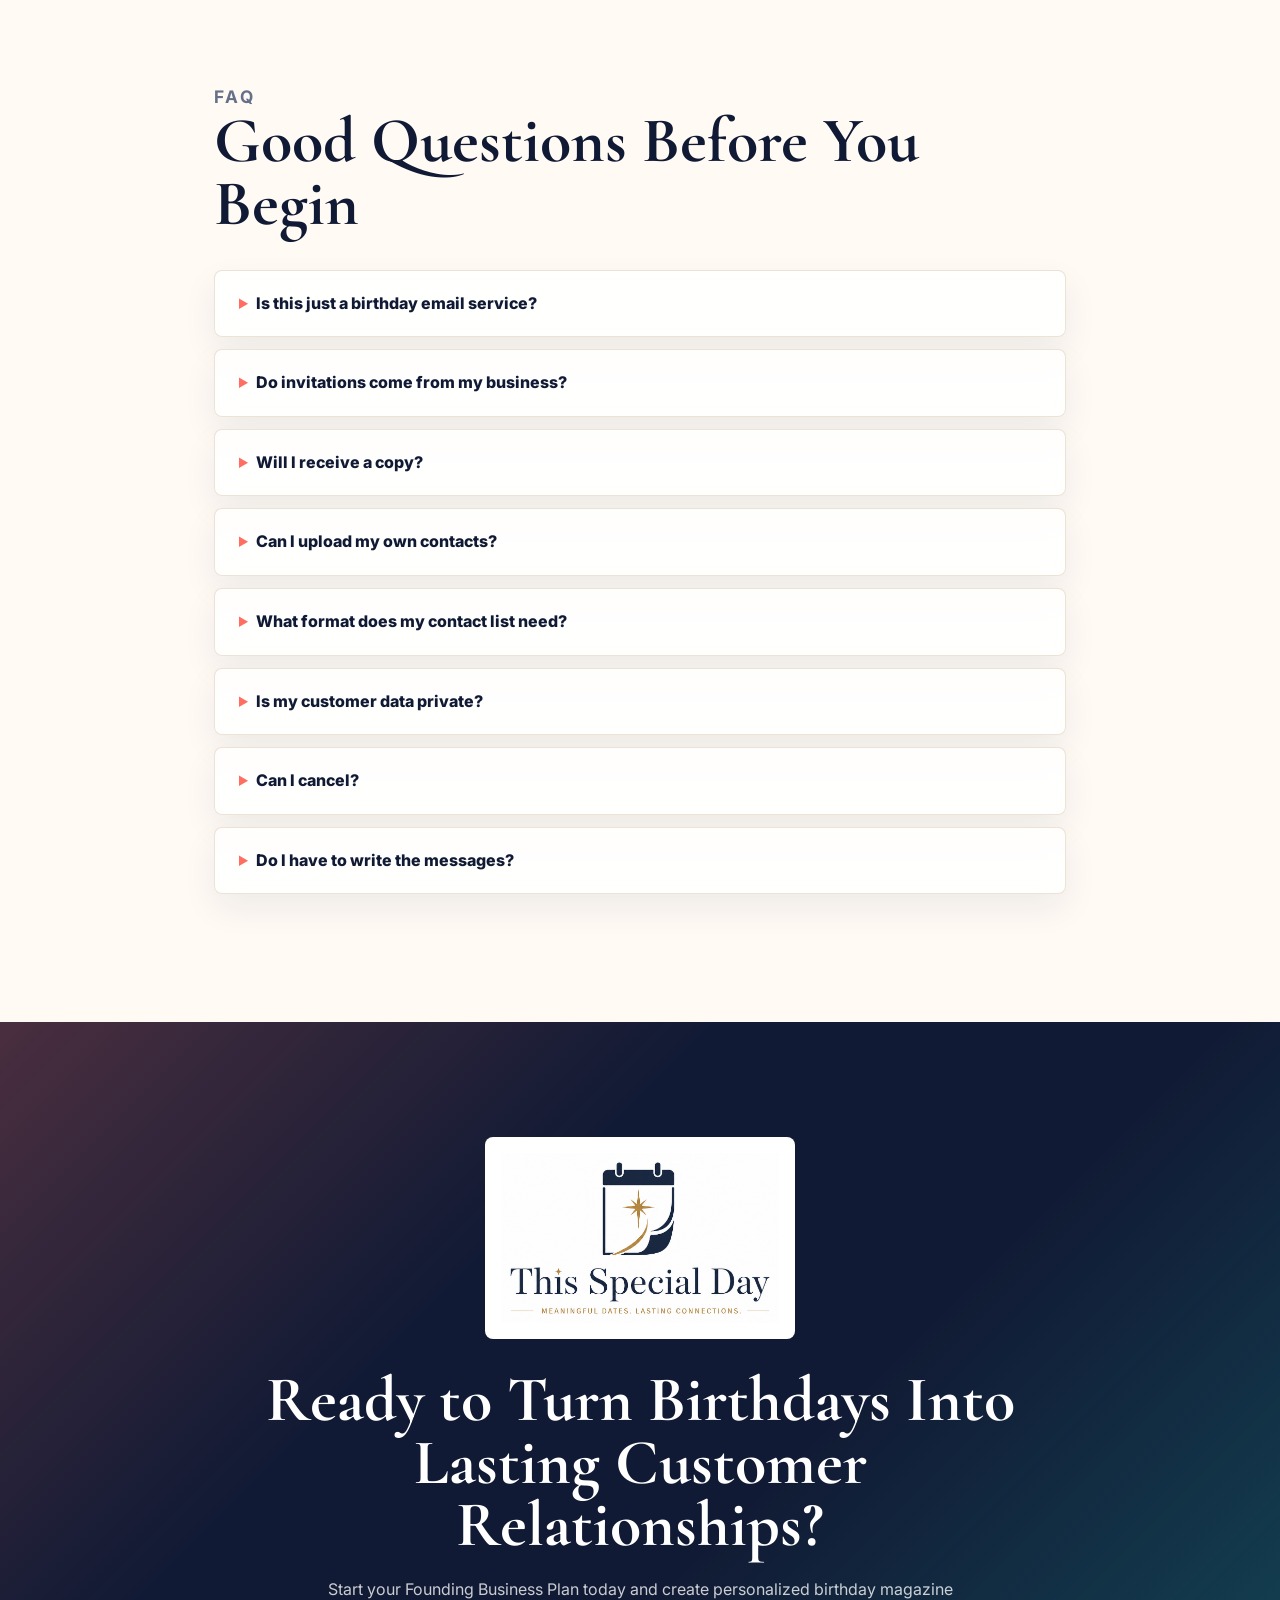
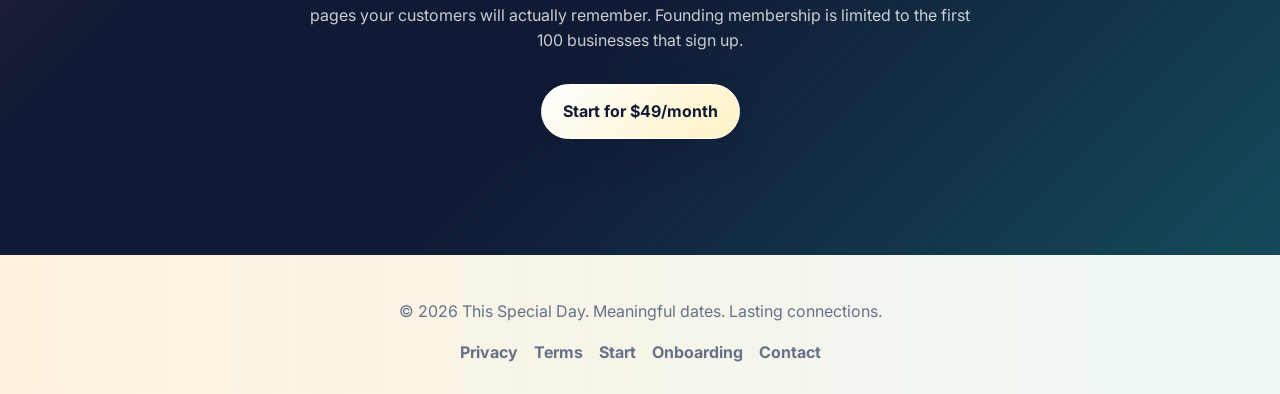
==== commit 609dc3e9: "Add files via upload" ====
--- a/index.html
+++ b/index.html
@@ -68,72 +68,9 @@
               Enter your email and the month and date of your birthday. No birth year is
               needed, and a sample will be sent to your email.
             </p>
-            <form name="free-sample-request" method="post" action="/sample-thank-you.html" data-netlify="true" netlify-honeypot="bot-field">
-              <input type="hidden" name="form-name" value="free-sample-request">
-              <p class="hidden-field">
-                <label>Do not fill this out if you are human: <input name="bot-field"></label>
-              </p>
-              <label>
-                Email
-                <input type="email" name="email" placeholder="you@example.com" required>
-              </label>
-              <label>
-                Birthday month
-                <select name="birthday_month" required>
-                  <option value="">Month</option>
-                  <option value="January">January</option>
-                  <option value="February">February</option>
-                  <option value="March">March</option>
-                  <option value="April">April</option>
-                  <option value="May">May</option>
-                  <option value="June">June</option>
-                  <option value="July">July</option>
-                  <option value="August">August</option>
-                  <option value="September">September</option>
-                  <option value="October">October</option>
-                  <option value="November">November</option>
-                  <option value="December">December</option>
-                </select>
-              </label>
-              <label>
-                Birthday date
-                <select name="birthday_date" required>
-                  <option value="">Day</option>
-                  <option value="1">1</option>
-                  <option value="2">2</option>
-                  <option value="3">3</option>
-                  <option value="4">4</option>
-                  <option value="5">5</option>
-                  <option value="6">6</option>
-                  <option value="7">7</option>
-                  <option value="8">8</option>
-                  <option value="9">9</option>
-                  <option value="10">10</option>
-                  <option value="11">11</option>
-                  <option value="12">12</option>
-                  <option value="13">13</option>
-                  <option value="14">14</option>
-                  <option value="15">15</option>
-                  <option value="16">16</option>
-                  <option value="17">17</option>
-                  <option value="18">18</option>
-                  <option value="19">19</option>
-                  <option value="20">20</option>
-                  <option value="21">21</option>
-                  <option value="22">22</option>
-                  <option value="23">23</option>
-                  <option value="24">24</option>
-                  <option value="25">25</option>
-                  <option value="26">26</option>
-                  <option value="27">27</option>
-                  <option value="28">28</option>
-                  <option value="29">29</option>
-                  <option value="30">30</option>
-                  <option value="31">31</option>
-                </select>
-              </label>
-              <button class="button primary" type="submit">Request Free Sample</button>
-            </form>
+            <p class="hero-actions">
+              <a class="button primary" href="https://form.jotform.com/261907213321044">Request Free Sample</a>
+            </p>
           </div>
         </div>
       </section>
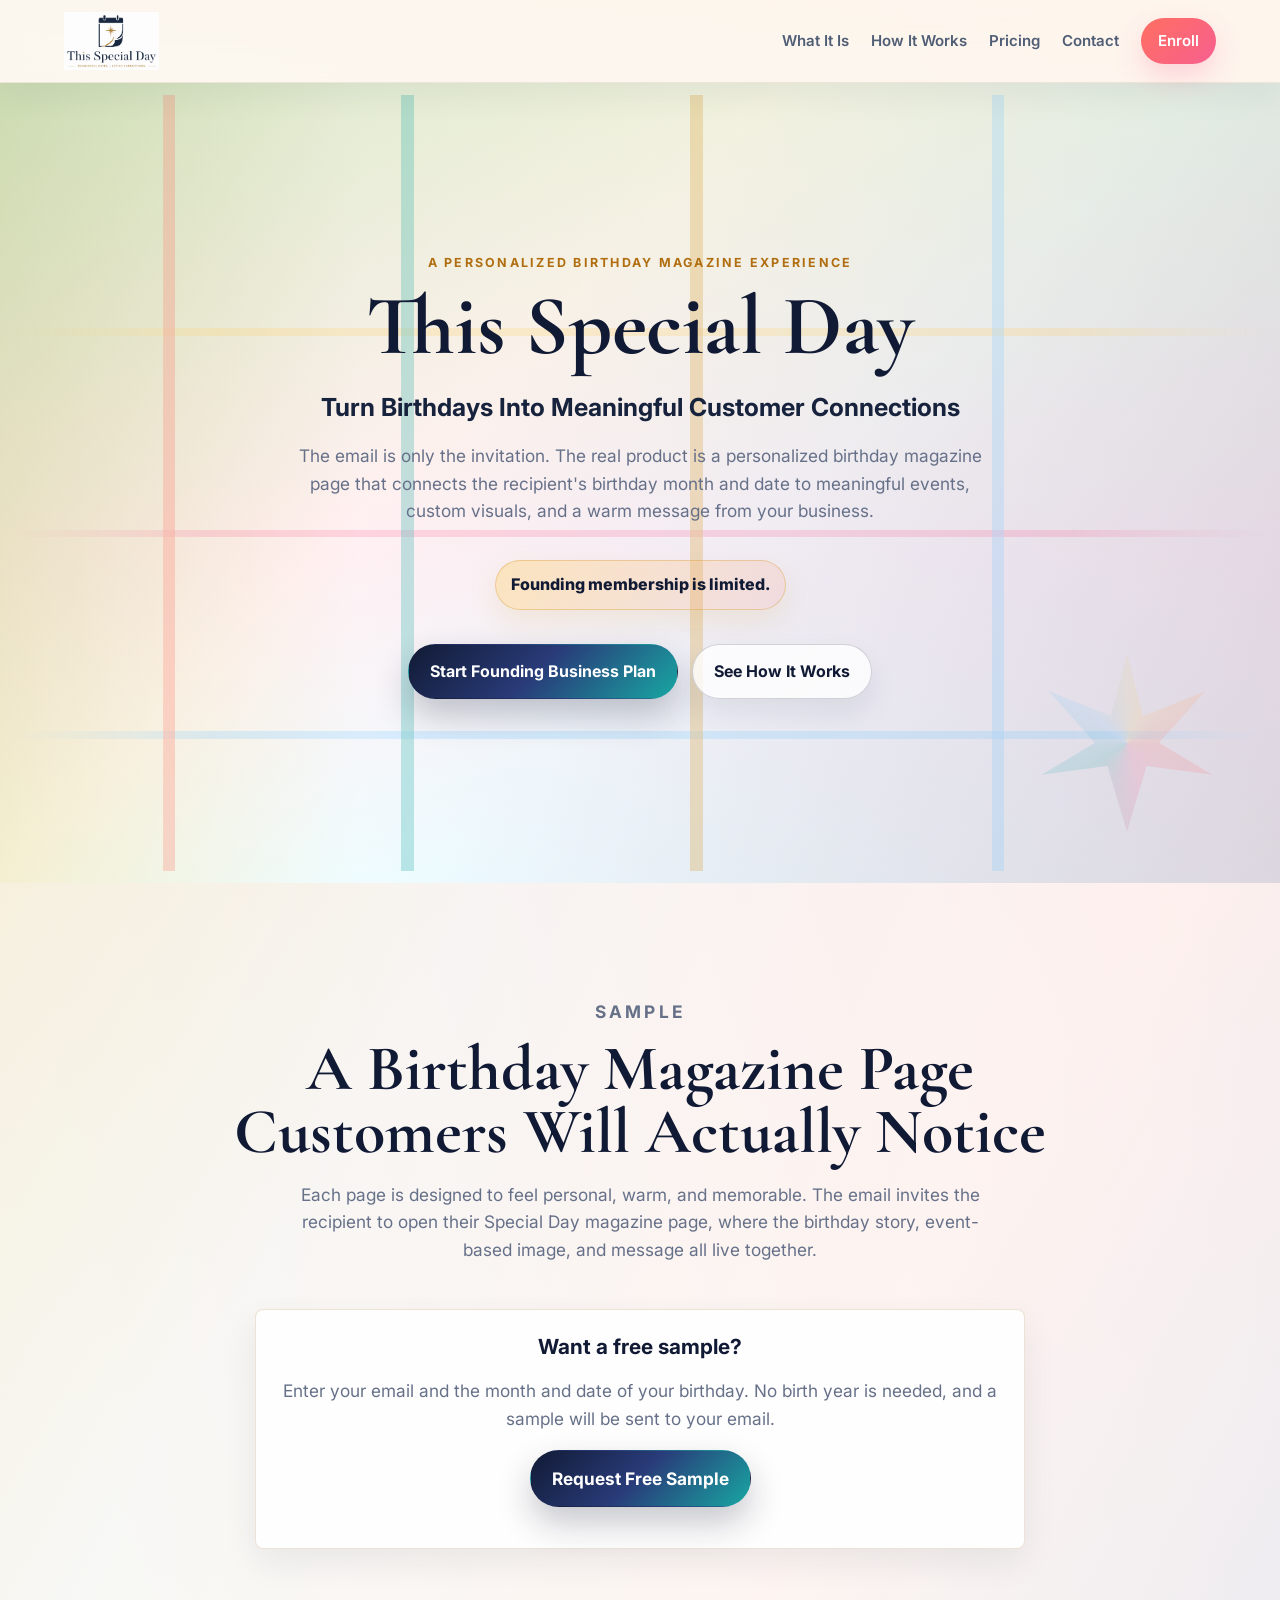
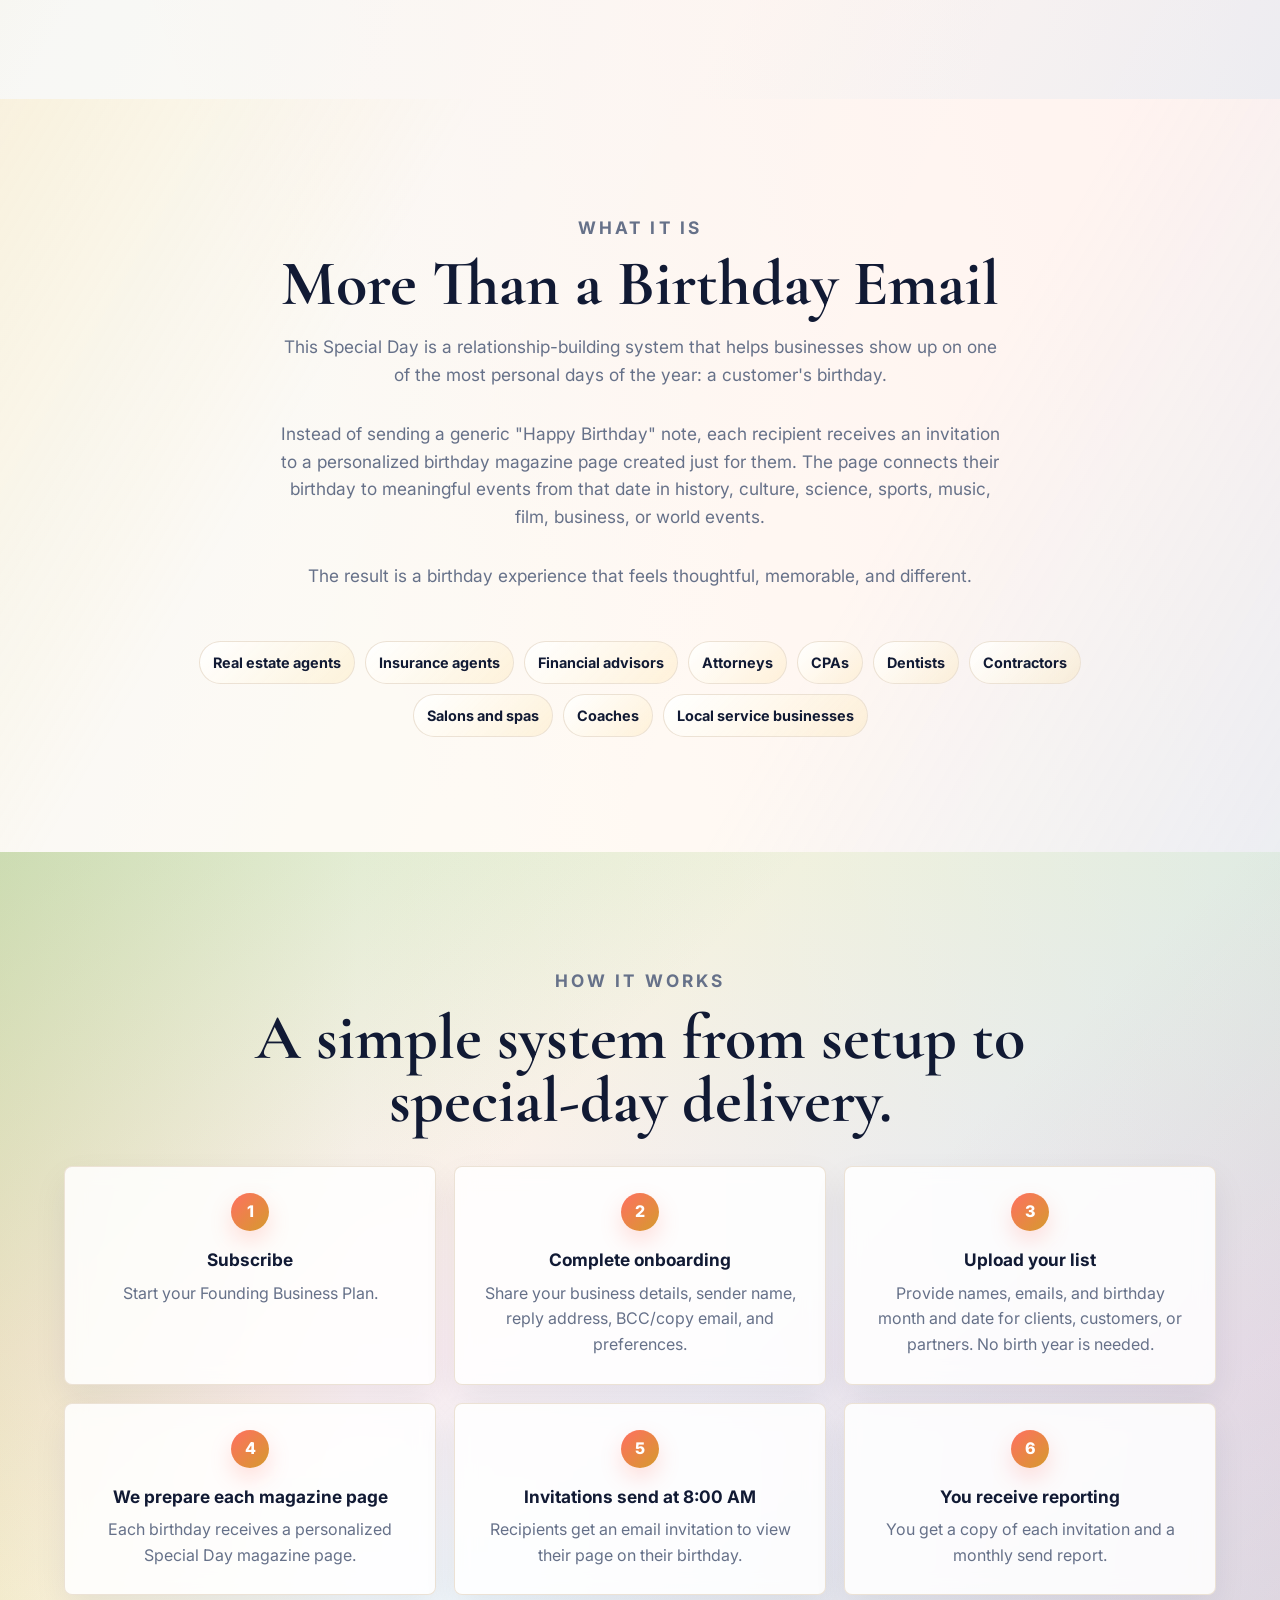
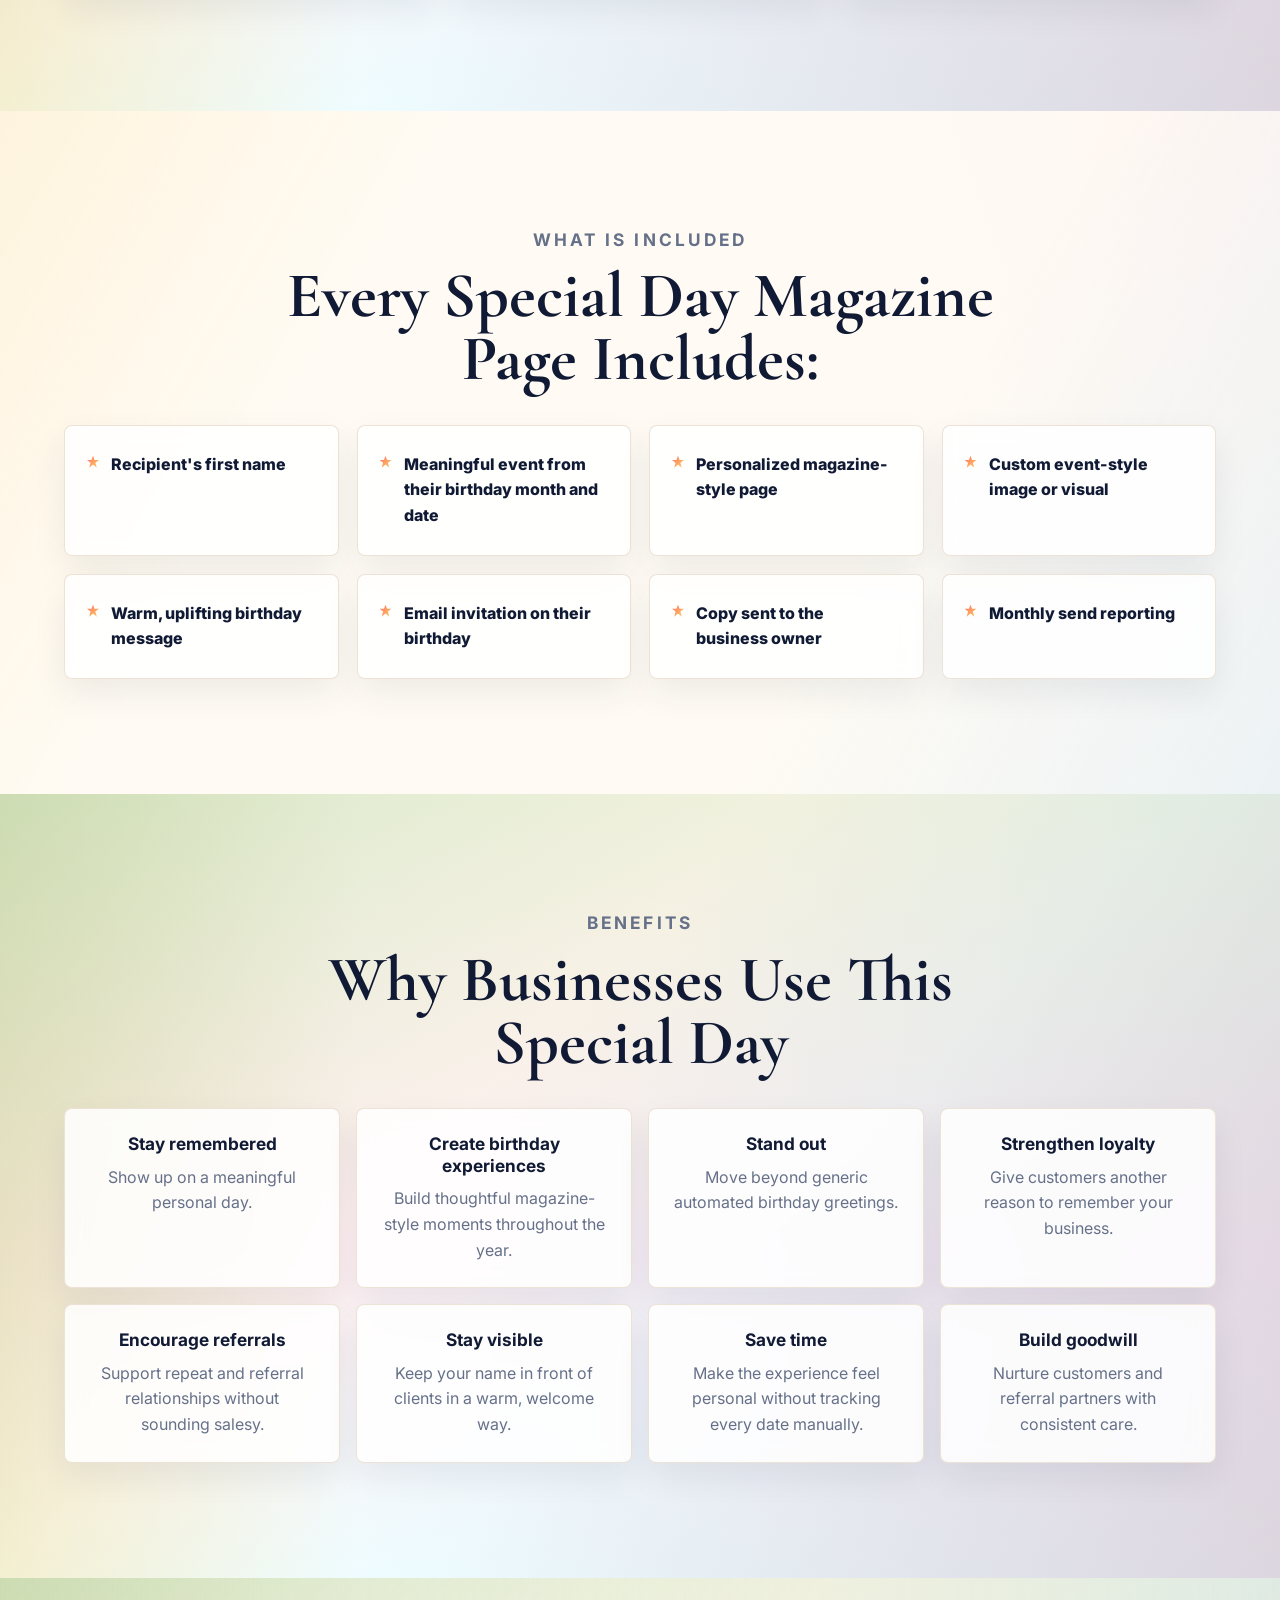
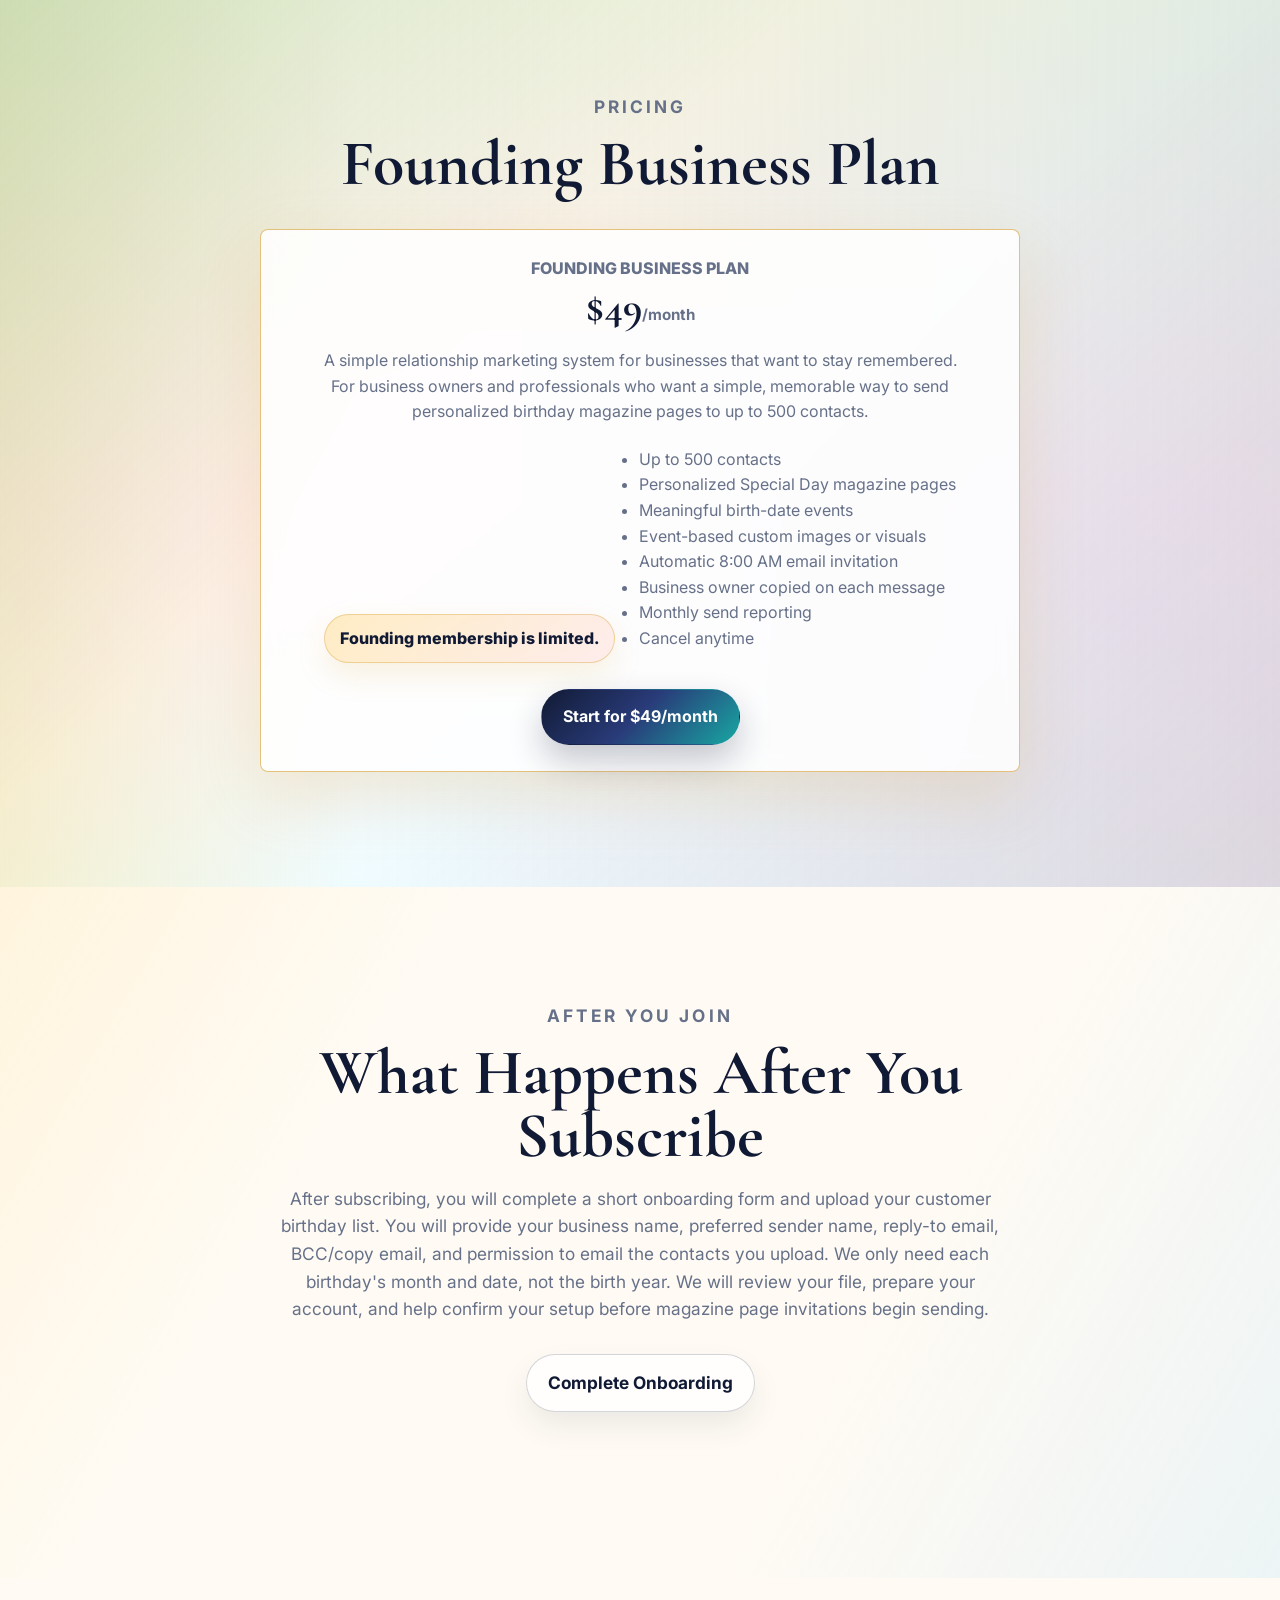
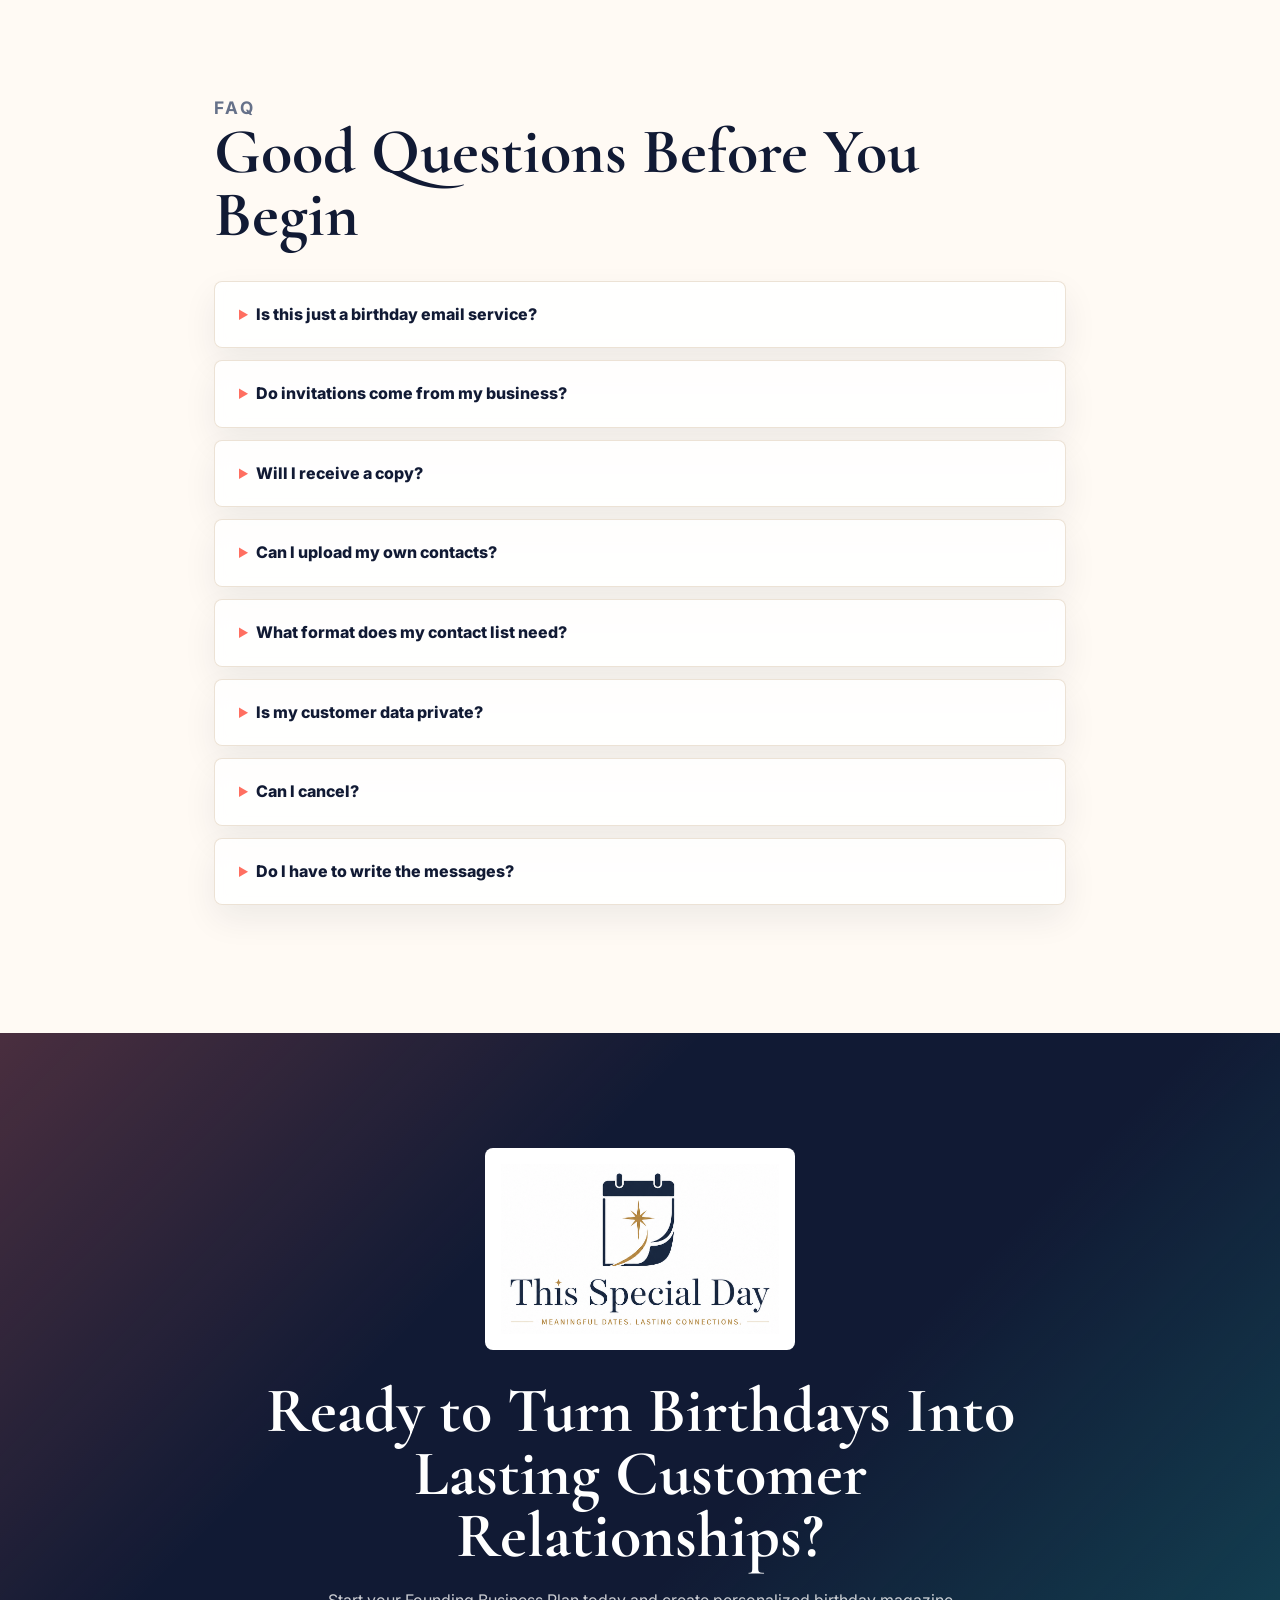
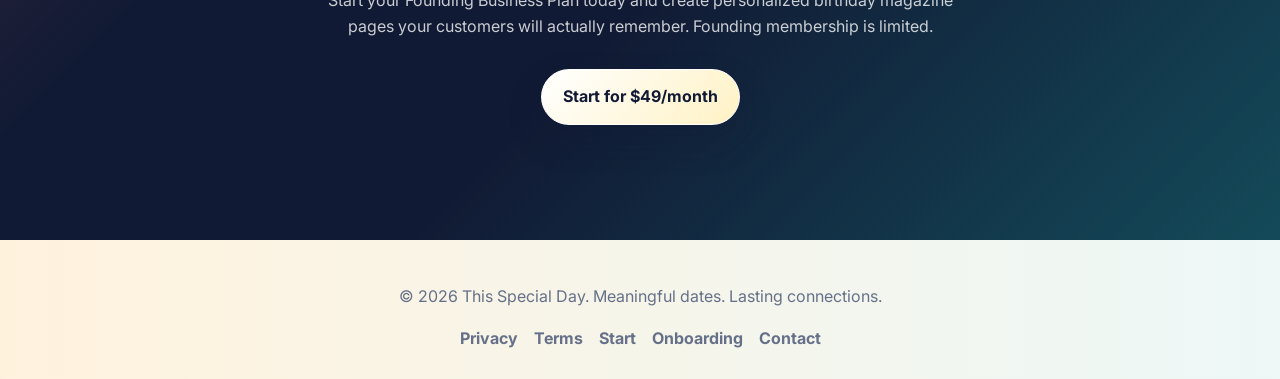
==== commit 0535ed43: "Update enrollment wording Updated text for navigation and membership descriptions." ====
--- a/index.html
+++ b/index.html
@@ -26,7 +26,7 @@
         <a href="#how">How It Works</a>
         <a href="#pricing">Pricing</a>
         <a href="contact.html">Contact</a>
-        <a class="nav-button" href="https://buy.stripe.com/dRm28q0ENeK246P3Ea08g04">Start</a>
+        <a class="nav-button" href="https://buy.stripe.com/dRm28q0ENeK246P3Ea08g04">Enroll</a>
       </nav>
     </header>
 
@@ -44,7 +44,7 @@
             meaningful events, custom visuals, and a warm message from your business.
           </p>
           <p class="founding-note">
-            Founding membership is limited to the first 100 businesses that sign up.
+            Founding membership is limited.
           </p>
           <div class="hero-actions">
             <a class="button primary" href="https://buy.stripe.com/dRm28q0ENeK246P3Ea08g04">Start Founding Business Plan</a>
@@ -221,7 +221,7 @@
               send personalized birthday magazine pages to up to 500 contacts.
             </p>
             <p class="price-note">
-              Founding membership is limited to the first 100 businesses that sign up.
+              Founding membership is limited.
             </p>
             <ul>
               <li>Up to 500 contacts</li>
@@ -300,8 +300,7 @@
         <h2>Ready to Turn Birthdays Into Lasting Customer Relationships?</h2>
         <p>
           Start your Founding Business Plan today and create personalized birthday magazine
-          pages your customers will actually remember. Founding membership is limited to
-          the first 100 businesses that sign up.
+          pages your customers will actually remember. Founding membership is limited.
         </p>
         <a class="button primary" href="https://buy.stripe.com/dRm28q0ENeK246P3Ea08g04">Start for $49/month</a>
       </section>
